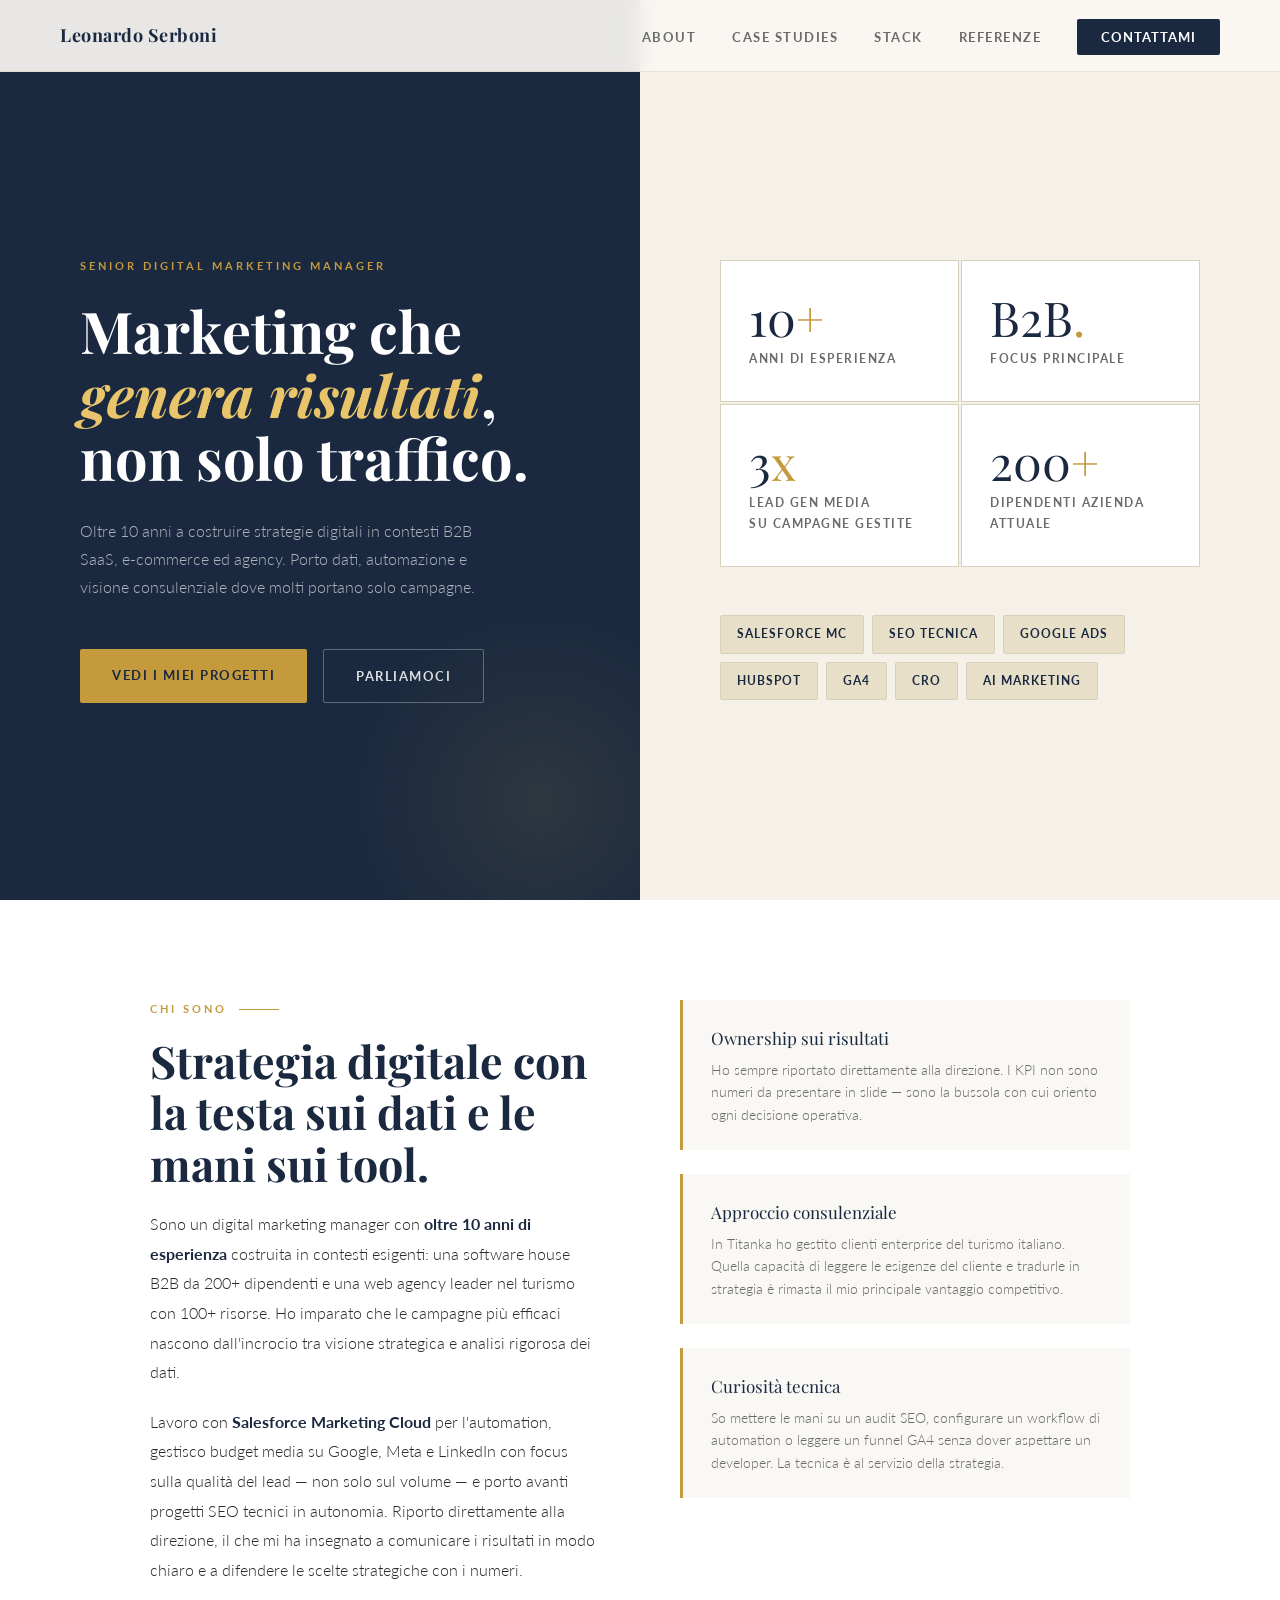
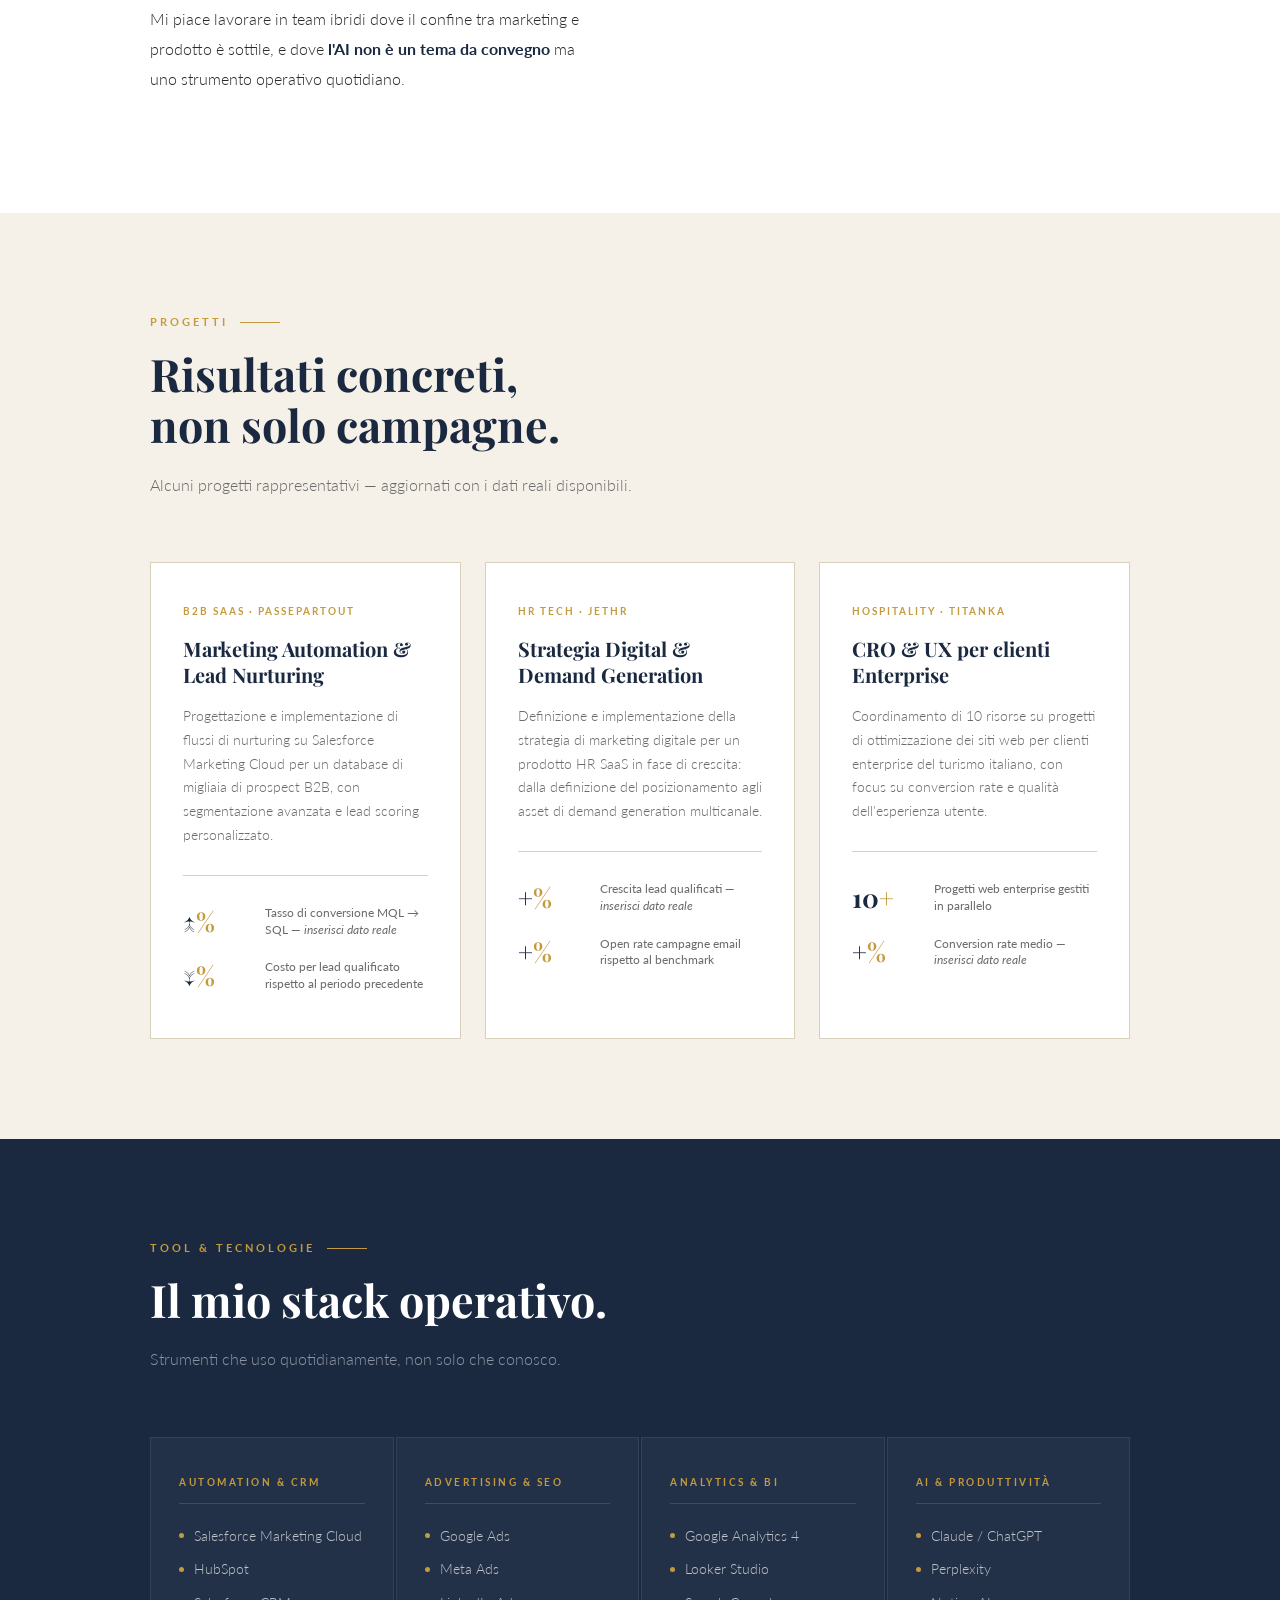
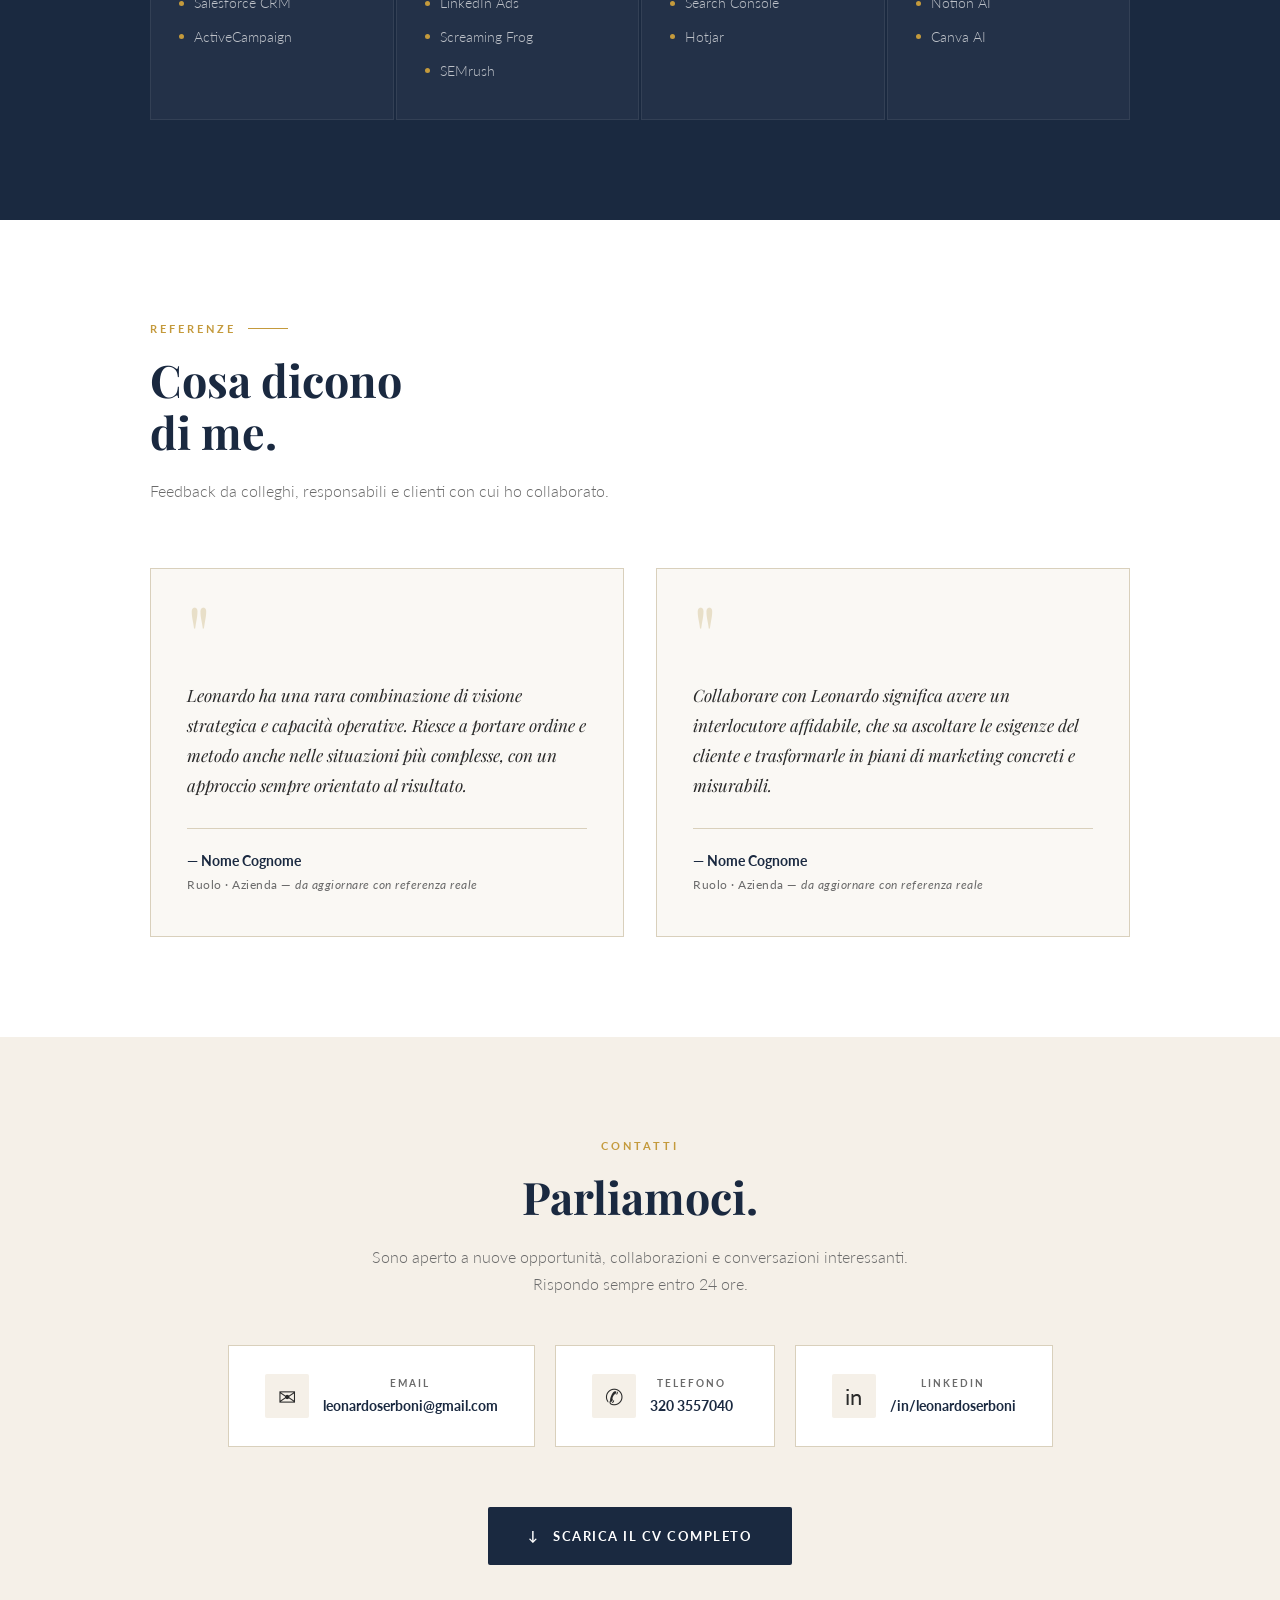
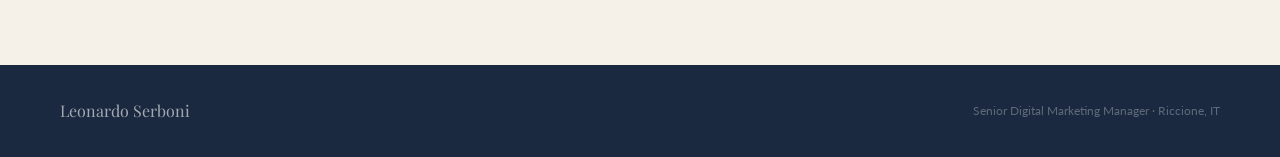
==== index.html @ 66990ed1 "Add files via upload" ====
<!DOCTYPE html>
<html lang="it">
<head>
<meta charset="UTF-8">
<meta name="viewport" content="width=device-width, initial-scale=1.0">
<title>Leonardo Serboni — Senior Digital Marketing Manager</title>
<meta name="description" content="Senior Digital Marketing Manager con 10+ anni di esperienza in B2B SaaS, lead generation, marketing automation e SEO tecnica.">
<link rel="preconnect" href="https://fonts.googleapis.com">
<link href="https://fonts.googleapis.com/css2?family=Playfair+Display:ital,wght@0,400;0,600;0,700;1,400&family=Lato:wght@300;400;700&display=swap" rel="stylesheet">

<style>
*, *::before, *::after { box-sizing: border-box; margin: 0; padding: 0; }

:root {
  --cream: #f5f0e8;
  --warm-white: #faf8f4;
  --sand: #e8dfc8;
  --navy: #1a2940;
  --navy-light: #2c3e57;
  --blue: #2563a8;
  --gold: #c49a3c;
  --gold-light: #e8c46a;
  --text: #2a2a2a;
  --text-muted: #6b6b6b;
  --border: #d9d0bc;
}

html { scroll-behavior: smooth; }

body {
  font-family: 'Lato', sans-serif;
  background: var(--warm-white);
  color: var(--text);
  line-height: 1.7;
  overflow-x: hidden;
}

/* ── NOISE TEXTURE OVERLAY ── */
body::before {
  content: '';
  position: fixed;
  inset: 0;
  background-image: url("data:image/svg+xml,%3Csvg viewBox='0 0 256 256' xmlns='http://www.w3.org/2000/svg'%3E%3Cfilter id='noise'%3E%3CfeTurbulence type='fractalNoise' baseFrequency='0.9' numOctaves='4' stitchTiles='stitch'/%3E%3C/filter%3E%3Crect width='100%25' height='100%25' filter='url(%23noise)' opacity='0.03'/%3E%3C/svg%3E");
  pointer-events: none;
  z-index: 0;
  opacity: 0.4;
}

/* ── NAV ── */
nav {
  position: fixed;
  top: 0; left: 0; right: 0;
  z-index: 100;
  padding: 20px 60px;
  display: flex;
  justify-content: space-between;
  align-items: center;
  background: rgba(250,248,244,0.92);
  backdrop-filter: blur(12px);
  border-bottom: 1px solid rgba(217,208,188,0.5);
  transition: all 0.3s ease;
}

.nav-logo {
  font-family: 'Playfair Display', serif;
  font-size: 18px;
  color: var(--navy);
  font-weight: 700;
  letter-spacing: 0.5px;
  text-decoration: none;
}

.nav-links {
  display: flex;
  gap: 36px;
  list-style: none;
}

.nav-links a {
  font-size: 13px;
  font-weight: 700;
  letter-spacing: 1.5px;
  text-transform: uppercase;
  color: var(--text-muted);
  text-decoration: none;
  transition: color 0.2s;
}

.nav-links a:hover { color: var(--navy); }

.nav-cta {
  background: var(--navy);
  color: #fff !important;
  padding: 10px 24px;
  border-radius: 2px;
  letter-spacing: 1px !important;
  transition: background 0.2s !important;
}

.nav-cta:hover { background: var(--blue) !important; color: #fff !important; }

/* ── HERO ── */
.hero {
  min-height: 100vh;
  display: grid;
  grid-template-columns: 1fr 1fr;
  position: relative;
  overflow: hidden;
}

.hero-left {
  background: var(--navy);
  padding: 140px 80px 80px;
  display: flex;
  flex-direction: column;
  justify-content: center;
  position: relative;
  overflow: hidden;
}

.hero-left::after {
  content: '';
  position: absolute;
  bottom: -100px; right: -100px;
  width: 400px; height: 400px;
  border-radius: 50%;
  background: radial-gradient(circle, rgba(196,154,60,0.12) 0%, transparent 70%);
  pointer-events: none;
}

.hero-eyebrow {
  font-size: 11px;
  font-weight: 700;
  letter-spacing: 3px;
  text-transform: uppercase;
  color: var(--gold);
  margin-bottom: 24px;
  opacity: 0;
  animation: fadeSlideUp 0.7s ease 0.2s both;
}

.hero-title {
  font-family: 'Playfair Display', serif;
  font-size: clamp(42px, 4.5vw, 64px);
  color: #fff;
  line-height: 1.1;
  margin-bottom: 28px;
  opacity: 0;
  animation: fadeSlideUp 0.7s ease 0.35s both;
}

.hero-title em {
  color: var(--gold-light);
  font-style: italic;
}

.hero-sub {
  font-size: 16px;
  font-weight: 300;
  color: rgba(255,255,255,0.65);
  line-height: 1.75;
  max-width: 420px;
  margin-bottom: 48px;
  opacity: 0;
  animation: fadeSlideUp 0.7s ease 0.5s both;
}

.hero-ctas {
  display: flex;
  gap: 16px;
  flex-wrap: wrap;
  opacity: 0;
  animation: fadeSlideUp 0.7s ease 0.65s both;
}

.btn-primary {
  background: var(--gold);
  color: var(--navy);
  padding: 15px 32px;
  font-size: 13px;
  font-weight: 700;
  letter-spacing: 1.5px;
  text-transform: uppercase;
  text-decoration: none;
  border-radius: 2px;
  transition: all 0.25s;
  display: inline-block;
}

.btn-primary:hover {
  background: var(--gold-light);
  transform: translateY(-2px);
  box-shadow: 0 8px 24px rgba(196,154,60,0.3);
}

.btn-outline {
  border: 1px solid rgba(255,255,255,0.3);
  color: rgba(255,255,255,0.85);
  padding: 15px 32px;
  font-size: 13px;
  font-weight: 700;
  letter-spacing: 1.5px;
  text-transform: uppercase;
  text-decoration: none;
  border-radius: 2px;
  transition: all 0.25s;
  display: inline-block;
}

.btn-outline:hover {
  border-color: rgba(255,255,255,0.8);
  color: #fff;
  background: rgba(255,255,255,0.07);
}

.hero-right {
  background: var(--cream);
  padding: 140px 80px 80px;
  display: flex;
  flex-direction: column;
  justify-content: center;
  position: relative;
}

.hero-stats {
  display: grid;
  grid-template-columns: 1fr 1fr;
  gap: 2px;
  margin-bottom: 48px;
  opacity: 0;
  animation: fadeSlideUp 0.7s ease 0.5s both;
}

.stat-box {
  background: #fff;
  padding: 32px 28px;
  border: 1px solid var(--border);
  transition: all 0.25s;
}

.stat-box:hover {
  border-color: var(--gold);
  transform: translateY(-3px);
  box-shadow: 0 12px 32px rgba(0,0,0,0.07);
}

.stat-number {
  font-family: 'Playfair Display', serif;
  font-size: 48px;
  color: var(--navy);
  line-height: 1;
  margin-bottom: 8px;
}

.stat-number span {
  color: var(--gold);
}

.stat-label {
  font-size: 12px;
  font-weight: 700;
  letter-spacing: 1.5px;
  text-transform: uppercase;
  color: var(--text-muted);
}

.hero-tags {
  display: flex;
  flex-wrap: wrap;
  gap: 8px;
  opacity: 0;
  animation: fadeSlideUp 0.7s ease 0.65s both;
}

.tag {
  background: var(--sand);
  color: var(--navy);
  font-size: 12px;
  font-weight: 700;
  letter-spacing: 1px;
  text-transform: uppercase;
  padding: 8px 16px;
  border-radius: 2px;
  border: 1px solid var(--border);
}

/* ── SECTION BASE ── */
section {
  position: relative;
  z-index: 1;
}

.section-inner {
  max-width: 1100px;
  margin: 0 auto;
  padding: 100px 60px;
}

.section-label {
  font-size: 11px;
  font-weight: 700;
  letter-spacing: 3px;
  text-transform: uppercase;
  color: var(--gold);
  margin-bottom: 16px;
  display: flex;
  align-items: center;
  gap: 12px;
}

.section-label::after {
  content: '';
  flex: 1;
  max-width: 40px;
  height: 1px;
  background: var(--gold);
}

.section-title {
  font-family: 'Playfair Display', serif;
  font-size: clamp(32px, 3.5vw, 48px);
  color: var(--navy);
  line-height: 1.15;
  margin-bottom: 20px;
}

.section-sub {
  font-size: 16px;
  font-weight: 300;
  color: var(--text-muted);
  max-width: 580px;
  margin-bottom: 64px;
}

/* ── ABOUT ── */
.about { background: #fff; }

.about-grid {
  display: grid;
  grid-template-columns: 1fr 1fr;
  gap: 80px;
  align-items: start;
}

.about-text p {
  font-size: 16px;
  font-weight: 300;
  color: var(--text);
  line-height: 1.85;
  margin-bottom: 20px;
}

.about-text strong { font-weight: 700; color: var(--navy); }

.about-highlights {
  display: flex;
  flex-direction: column;
  gap: 24px;
}

.highlight-item {
  padding: 24px 28px;
  border-left: 3px solid var(--gold);
  background: var(--warm-white);
  transition: all 0.25s;
}

.highlight-item:hover {
  transform: translateX(6px);
  background: var(--cream);
}

.highlight-title {
  font-family: 'Playfair Display', serif;
  font-size: 17px;
  color: var(--navy);
  margin-bottom: 6px;
}

.highlight-text {
  font-size: 14px;
  font-weight: 300;
  color: var(--text-muted);
  line-height: 1.6;
}

/* ── CASE STUDIES ── */
.cases { background: var(--cream); }

.cases-grid {
  display: grid;
  grid-template-columns: repeat(3, 1fr);
  gap: 24px;
}

.case-card {
  background: #fff;
  border: 1px solid var(--border);
  padding: 40px 32px;
  position: relative;
  overflow: hidden;
  transition: all 0.3s;
  cursor: default;
}

.case-card::before {
  content: '';
  position: absolute;
  top: 0; left: 0; right: 0;
  height: 3px;
  background: linear-gradient(90deg, var(--gold), var(--blue));
  transform: scaleX(0);
  transform-origin: left;
  transition: transform 0.4s ease;
}

.case-card:hover::before { transform: scaleX(1); }

.case-card:hover {
  transform: translateY(-6px);
  box-shadow: 0 20px 48px rgba(26,41,64,0.1);
}

.case-industry {
  font-size: 10px;
  font-weight: 700;
  letter-spacing: 2px;
  text-transform: uppercase;
  color: var(--gold);
  margin-bottom: 16px;
}

.case-title {
  font-family: 'Playfair Display', serif;
  font-size: 20px;
  color: var(--navy);
  margin-bottom: 16px;
  line-height: 1.3;
}

.case-desc {
  font-size: 14px;
  font-weight: 300;
  color: var(--text-muted);
  line-height: 1.7;
  margin-bottom: 28px;
}

.case-results {
  display: flex;
  flex-direction: column;
  gap: 10px;
  border-top: 1px solid var(--border);
  padding-top: 24px;
}

.case-result-item {
  display: flex;
  align-items: center;
  gap: 10px;
}

.result-number {
  font-family: 'Playfair Display', serif;
  font-size: 26px;
  color: var(--navy);
  font-weight: 700;
  min-width: 72px;
}

.result-number span { color: var(--gold); }

.result-label {
  font-size: 12px;
  color: var(--text-muted);
  line-height: 1.4;
}

/* ── STACK ── */
.stack { background: var(--navy); }

.stack .section-title { color: #fff; }
.stack .section-sub { color: rgba(255,255,255,0.5); }

.stack-categories {
  display: grid;
  grid-template-columns: repeat(4, 1fr);
  gap: 2px;
}

.stack-category {
  background: rgba(255,255,255,0.04);
  padding: 36px 28px;
  border: 1px solid rgba(255,255,255,0.07);
  transition: all 0.25s;
}

.stack-category:hover {
  background: rgba(255,255,255,0.08);
  border-color: rgba(196,154,60,0.4);
}

.stack-cat-label {
  font-size: 10px;
  font-weight: 700;
  letter-spacing: 2.5px;
  text-transform: uppercase;
  color: var(--gold);
  margin-bottom: 20px;
  padding-bottom: 12px;
  border-bottom: 1px solid rgba(196,154,60,0.25);
}

.stack-tools {
  display: flex;
  flex-direction: column;
  gap: 10px;
}

.stack-tool {
  display: flex;
  align-items: center;
  gap: 10px;
  font-size: 14px;
  font-weight: 300;
  color: rgba(255,255,255,0.7);
}

.stack-tool::before {
  content: '';
  width: 5px; height: 5px;
  border-radius: 50%;
  background: var(--gold);
  flex-shrink: 0;
}

/* ── TESTIMONIALS ── */
.testimonials { background: #fff; }

.testimonials-grid {
  display: grid;
  grid-template-columns: 1fr 1fr;
  gap: 32px;
}

.testimonial-card {
  padding: 40px 36px;
  background: var(--warm-white);
  border: 1px solid var(--border);
  position: relative;
  transition: all 0.25s;
}

.testimonial-card:hover {
  border-color: var(--gold);
  box-shadow: 0 12px 40px rgba(196,154,60,0.08);
}

.quote-mark {
  font-family: 'Playfair Display', serif;
  font-size: 80px;
  color: var(--sand);
  line-height: 0.6;
  margin-bottom: 24px;
  display: block;
}

.testimonial-text {
  font-family: 'Playfair Display', serif;
  font-size: 17px;
  font-style: italic;
  color: var(--text);
  line-height: 1.75;
  margin-bottom: 28px;
}

.testimonial-author {
  display: flex;
  flex-direction: column;
  gap: 2px;
  border-top: 1px solid var(--border);
  padding-top: 20px;
}

.author-name {
  font-size: 14px;
  font-weight: 700;
  color: var(--navy);
}

.author-role {
  font-size: 12px;
  color: var(--text-muted);
  letter-spacing: 0.5px;
}

/* ── CONTACT ── */
.contact {
  background: var(--cream);
  text-align: center;
}

.contact .section-label { justify-content: center; }
.contact .section-label::after { display: none; }
.contact .section-sub { margin: 0 auto 48px; }

.contact-options {
  display: flex;
  justify-content: center;
  gap: 20px;
  flex-wrap: wrap;
  margin-bottom: 60px;
}

.contact-card {
  background: #fff;
  border: 1px solid var(--border);
  padding: 28px 36px;
  text-decoration: none;
  color: var(--text);
  display: flex;
  align-items: center;
  gap: 14px;
  transition: all 0.25s;
  min-width: 220px;
}

.contact-card:hover {
  border-color: var(--navy);
  transform: translateY(-3px);
  box-shadow: 0 12px 32px rgba(26,41,64,0.1);
}

.contact-icon {
  font-size: 22px;
  width: 44px;
  height: 44px;
  background: var(--cream);
  border-radius: 2px;
  display: flex;
  align-items: center;
  justify-content: center;
  flex-shrink: 0;
}

.contact-info-label {
  font-size: 10px;
  font-weight: 700;
  letter-spacing: 2px;
  text-transform: uppercase;
  color: var(--text-muted);
  margin-bottom: 2px;
}

.contact-info-value {
  font-size: 14px;
  font-weight: 700;
  color: var(--navy);
}

.cv-download {
  display: inline-flex;
  align-items: center;
  gap: 10px;
  background: var(--navy);
  color: #fff;
  padding: 18px 40px;
  font-size: 13px;
  font-weight: 700;
  letter-spacing: 1.5px;
  text-transform: uppercase;
  text-decoration: none;
  border-radius: 2px;
  transition: all 0.25s;
}

.cv-download:hover {
  background: var(--blue);
  transform: translateY(-2px);
  box-shadow: 0 12px 32px rgba(26,41,64,0.25);
}

/* ── FOOTER ── */
footer {
  background: var(--navy);
  padding: 32px 60px;
  display: flex;
  justify-content: space-between;
  align-items: center;
}

.footer-name {
  font-family: 'Playfair Display', serif;
  font-size: 16px;
  color: rgba(255,255,255,0.6);
}

.footer-copy {
  font-size: 12px;
  color: rgba(255,255,255,0.3);
}

/* ── ANIMATIONS ── */
@keyframes fadeSlideUp {
  from { opacity: 0; transform: translateY(20px); }
  to   { opacity: 1; transform: translateY(0); }
}

.reveal {
  opacity: 0;
  transform: translateY(28px);
  transition: opacity 0.7s ease, transform 0.7s ease;
}

.reveal.visible {
  opacity: 1;
  transform: translateY(0);
}

/* ── RESPONSIVE ── */
@media (max-width: 900px) {
  nav { padding: 16px 24px; }
  .nav-links { display: none; }
  .hero { grid-template-columns: 1fr; }
  .hero-left, .hero-right { padding: 100px 32px 60px; }
  .hero-stats { grid-template-columns: 1fr 1fr; }
  .section-inner { padding: 72px 32px; }
  .about-grid { grid-template-columns: 1fr; gap: 48px; }
  .cases-grid { grid-template-columns: 1fr; }
  .stack-categories { grid-template-columns: 1fr 1fr; }
  .testimonials-grid { grid-template-columns: 1fr; }
  footer { flex-direction: column; gap: 8px; text-align: center; }
}
</style>
</head>
<body>

<!-- NAV -->
<nav>
  <a href="#" class="nav-logo">Leonardo Serboni</a>
  <ul class="nav-links">
    <li><a href="#about">About</a></li>
    <li><a href="#cases">Case Studies</a></li>
    <li><a href="#stack">Stack</a></li>
    <li><a href="#testimonials">Referenze</a></li>
    <li><a href="#contact" class="nav-cta">Contattami</a></li>
  </ul>
</nav>

<!-- HERO -->
<section class="hero">
  <div class="hero-left">
    <p class="hero-eyebrow">Senior Digital Marketing Manager</p>
    <h1 class="hero-title">
      Marketing che<br><em>genera risultati</em>,<br>non solo traffico.
    </h1>
    <p class="hero-sub">
      Oltre 10 anni a costruire strategie digitali in contesti B2B SaaS, e-commerce ed agency. 
      Porto dati, automazione e visione consulenziale dove molti portano solo campagne.
    </p>
    <div class="hero-ctas">
      <a href="#cases" class="btn-primary">Vedi i miei progetti</a>
      <a href="#contact" class="btn-outline">Parliamoci</a>
    </div>
  </div>

  <div class="hero-right">
    <div class="hero-stats">
      <div class="stat-box">
        <div class="stat-number">10<span>+</span></div>
        <div class="stat-label">Anni di esperienza</div>
      </div>
      <div class="stat-box">
        <div class="stat-number">B2B<span>.</span></div>
        <div class="stat-label">Focus principale</div>
      </div>
      <div class="stat-box">
        <div class="stat-number">3<span>x</span></div>
        <div class="stat-label">Lead gen media<br>su campagne gestite</div>
      </div>
      <div class="stat-box">
        <div class="stat-number">200<span>+</span></div>
        <div class="stat-label">Dipendenti azienda<br>attuale</div>
      </div>
    </div>
    <div class="hero-tags">
      <span class="tag">Salesforce MC</span>
      <span class="tag">SEO Tecnica</span>
      <span class="tag">Google Ads</span>
      <span class="tag">HubSpot</span>
      <span class="tag">GA4</span>
      <span class="tag">CRO</span>
      <span class="tag">AI Marketing</span>
    </div>
  </div>
</section>

<!-- ABOUT -->
<section class="about" id="about">
  <div class="section-inner">
    <div class="about-grid">
      <div class="about-text reveal">
        <div class="section-label">Chi sono</div>
        <h2 class="section-title">Strategia digitale con la testa sui dati e le mani sui tool.</h2>
        <p>Sono un digital marketing manager con <strong>oltre 10 anni di esperienza</strong> costruita in contesti esigenti: una software house B2B da 200+ dipendenti e una web agency leader nel turismo con 100+ risorse. Ho imparato che le campagne più efficaci nascono dall'incrocio tra visione strategica e analisi rigorosa dei dati.</p>
        <p>Lavoro con <strong>Salesforce Marketing Cloud</strong> per l'automation, gestisco budget media su Google, Meta e LinkedIn con focus sulla qualità del lead — non solo sul volume — e porto avanti progetti SEO tecnici in autonomia. Riporto direttamente alla direzione, il che mi ha insegnato a comunicare i risultati in modo chiaro e a difendere le scelte strategiche con i numeri.</p>
        <p>Mi piace lavorare in team ibridi dove il confine tra marketing e prodotto è sottile, e dove <strong>l'AI non è un tema da convegno</strong> ma uno strumento operativo quotidiano.</p>
      </div>
      <div class="about-highlights reveal">
        <div class="highlight-item">
          <div class="highlight-title">Ownership sui risultati</div>
          <div class="highlight-text">Ho sempre riportato direttamente alla direzione. I KPI non sono numeri da presentare in slide — sono la bussola con cui oriento ogni decisione operativa.</div>
        </div>
        <div class="highlight-item">
          <div class="highlight-title">Approccio consulenziale</div>
          <div class="highlight-text">In Titanka ho gestito clienti enterprise del turismo italiano. Quella capacità di leggere le esigenze del cliente e tradurle in strategia è rimasta il mio principale vantaggio competitivo.</div>
        </div>
        <div class="highlight-item">
          <div class="highlight-title">Curiosità tecnica</div>
          <div class="highlight-text">So mettere le mani su un audit SEO, configurare un workflow di automation o leggere un funnel GA4 senza dover aspettare un developer. La tecnica è al servizio della strategia.</div>
        </div>
      </div>
    </div>
  </div>
</section>

<!-- CASE STUDIES -->
<section class="cases" id="cases">
  <div class="section-inner">
    <div class="section-label reveal">Progetti</div>
    <h2 class="section-title reveal">Risultati concreti,<br>non solo campagne.</h2>
    <p class="section-sub reveal">Alcuni progetti rappresentativi — aggiornati con i dati reali disponibili.</p>

    <div class="cases-grid">

      <div class="case-card reveal">
        <div class="case-industry">B2B SaaS · Passepartout</div>
        <h3 class="case-title">Marketing Automation & Lead Nurturing</h3>
        <p class="case-desc">Progettazione e implementazione di flussi di nurturing su Salesforce Marketing Cloud per un database di migliaia di prospect B2B, con segmentazione avanzata e lead scoring personalizzato.</p>
        <div class="case-results">
          <div class="case-result-item">
            <span class="result-number">↑<span>%</span></span>
            <span class="result-label">Tasso di conversione MQL → SQL — <em>inserisci dato reale</em></span>
          </div>
          <div class="case-result-item">
            <span class="result-number">↓<span>%</span></span>
            <span class="result-label">Costo per lead qualificato rispetto al periodo precedente</span>
          </div>
        </div>
      </div>

      <div class="case-card reveal">
        <div class="case-industry">HR Tech · JetHR</div>
        <h3 class="case-title">Strategia Digital & Demand Generation</h3>
        <p class="case-desc">Definizione e implementazione della strategia di marketing digitale per un prodotto HR SaaS in fase di crescita: dalla definizione del posizionamento agli asset di demand generation multicanale.</p>
        <div class="case-results">
          <div class="case-result-item">
            <span class="result-number">+<span>%</span></span>
            <span class="result-label">Crescita lead qualificati — <em>inserisci dato reale</em></span>
          </div>
          <div class="case-result-item">
            <span class="result-number">+<span>%</span></span>
            <span class="result-label">Open rate campagne email rispetto al benchmark</span>
          </div>
        </div>
      </div>

      <div class="case-card reveal">
        <div class="case-industry">Hospitality · Titanka</div>
        <h3 class="case-title">CRO & UX per clienti Enterprise</h3>
        <p class="case-desc">Coordinamento di 10 risorse su progetti di ottimizzazione dei siti web per clienti enterprise del turismo italiano, con focus su conversion rate e qualità dell'esperienza utente.</p>
        <div class="case-results">
          <div class="case-result-item">
            <span class="result-number">10<span>+</span></span>
            <span class="result-label">Progetti web enterprise gestiti in parallelo</span>
          </div>
          <div class="case-result-item">
            <span class="result-number">+<span>%</span></span>
            <span class="result-label">Conversion rate medio — <em>inserisci dato reale</em></span>
          </div>
        </div>
      </div>

    </div>
  </div>
</section>

<!-- STACK -->
<section class="stack" id="stack">
  <div class="section-inner">
    <div class="section-label reveal">Tool & Tecnologie</div>
    <h2 class="section-title reveal">Il mio stack operativo.</h2>
    <p class="section-sub reveal">Strumenti che uso quotidianamente, non solo che conosco.</p>

    <div class="stack-categories">
      <div class="stack-category reveal">
        <div class="stack-cat-label">Automation & CRM</div>
        <div class="stack-tools">
          <span class="stack-tool">Salesforce Marketing Cloud</span>
          <span class="stack-tool">HubSpot</span>
          <span class="stack-tool">Salesforce CRM</span>
          <span class="stack-tool">ActiveCampaign</span>
        </div>
      </div>
      <div class="stack-category reveal">
        <div class="stack-cat-label">Advertising & SEO</div>
        <div class="stack-tools">
          <span class="stack-tool">Google Ads</span>
          <span class="stack-tool">Meta Ads</span>
          <span class="stack-tool">LinkedIn Ads</span>
          <span class="stack-tool">Screaming Frog</span>
          <span class="stack-tool">SEMrush</span>
        </div>
      </div>
      <div class="stack-category reveal">
        <div class="stack-cat-label">Analytics & BI</div>
        <div class="stack-tools">
          <span class="stack-tool">Google Analytics 4</span>
          <span class="stack-tool">Looker Studio</span>
          <span class="stack-tool">Search Console</span>
          <span class="stack-tool">Hotjar</span>
        </div>
      </div>
      <div class="stack-category reveal">
        <div class="stack-cat-label">AI & Produttività</div>
        <div class="stack-tools">
          <span class="stack-tool">Claude / ChatGPT</span>
          <span class="stack-tool">Perplexity</span>
          <span class="stack-tool">Notion AI</span>
          <span class="stack-tool">Canva AI</span>
        </div>
      </div>
    </div>
  </div>
</section>

<!-- TESTIMONIALS -->
<section class="testimonials" id="testimonials">
  <div class="section-inner">
    <div class="section-label reveal">Referenze</div>
    <h2 class="section-title reveal">Cosa dicono<br>di me.</h2>
    <p class="section-sub reveal">Feedback da colleghi, responsabili e clienti con cui ho collaborato.</p>

    <div class="testimonials-grid">
      <div class="testimonial-card reveal">
        <span class="quote-mark">"</span>
        <p class="testimonial-text">Leonardo ha una rara combinazione di visione strategica e capacità operative. Riesce a portare ordine e metodo anche nelle situazioni più complesse, con un approccio sempre orientato al risultato.</p>
        <div class="testimonial-author">
          <span class="author-name">— Nome Cognome</span>
          <span class="author-role">Ruolo · Azienda — <em>da aggiornare con referenza reale</em></span>
        </div>
      </div>
      <div class="testimonial-card reveal">
        <span class="quote-mark">"</span>
        <p class="testimonial-text">Collaborare con Leonardo significa avere un interlocutore affidabile, che sa ascoltare le esigenze del cliente e trasformarle in piani di marketing concreti e misurabili.</p>
        <div class="testimonial-author">
          <span class="author-name">— Nome Cognome</span>
          <span class="author-role">Ruolo · Azienda — <em>da aggiornare con referenza reale</em></span>
        </div>
      </div>
    </div>
  </div>
</section>

<!-- CONTACT -->
<section class="contact" id="contact">
  <div class="section-inner">
    <div class="section-label reveal">Contatti</div>
    <h2 class="section-title reveal">Parliamoci.</h2>
    <p class="section-sub reveal">Sono aperto a nuove opportunità, collaborazioni e conversazioni interessanti. Rispondo sempre entro 24 ore.</p>

    <div class="contact-options reveal">
      <a href="mailto:leonardoserboni@gmail.com" class="contact-card">
        <div class="contact-icon">✉</div>
        <div>
          <div class="contact-info-label">Email</div>
          <div class="contact-info-value">leonardoserboni@gmail.com</div>
        </div>
      </a>
      <a href="tel:+393203557040" class="contact-card">
        <div class="contact-icon">✆</div>
        <div>
          <div class="contact-info-label">Telefono</div>
          <div class="contact-info-value">320 3557040</div>
        </div>
      </a>
      <a href="https://linkedin.com/in/leonardoserboni" target="_blank" class="contact-card">
        <div class="contact-icon">in</div>
        <div>
          <div class="contact-info-label">LinkedIn</div>
          <div class="contact-info-value">/in/leonardoserboni</div>
        </div>
      </a>
    </div>

    <a href="cv_leonardo_serboni.pdf" class="cv-download reveal" download>
      ↓ &nbsp; Scarica il CV completo
    </a>
  </div>
</section>

<!-- FOOTER -->
<footer>
  <span class="footer-name">Leonardo Serboni</span>
  <span class="footer-copy">Senior Digital Marketing Manager · Riccione, IT</span>
</footer>

<script>
// Scroll reveal
const reveals = document.querySelectorAll('.reveal');
const observer = new IntersectionObserver((entries) => {
  entries.forEach((entry, i) => {
    if (entry.isIntersecting) {
      setTimeout(() => entry.target.classList.add('visible'), i * 80);
      observer.unobserve(entry.target);
    }
  });
}, { threshold: 0.1, rootMargin: '0px 0px -40px 0px' });

reveals.forEach(el => observer.observe(el));

// Nav shadow on scroll
window.addEventListener('scroll', () => {
  document.querySelector('nav').style.boxShadow =
    window.scrollY > 20 ? '0 4px 24px rgba(26,41,64,0.1)' : 'none';
});
</script>
</body>
</html>
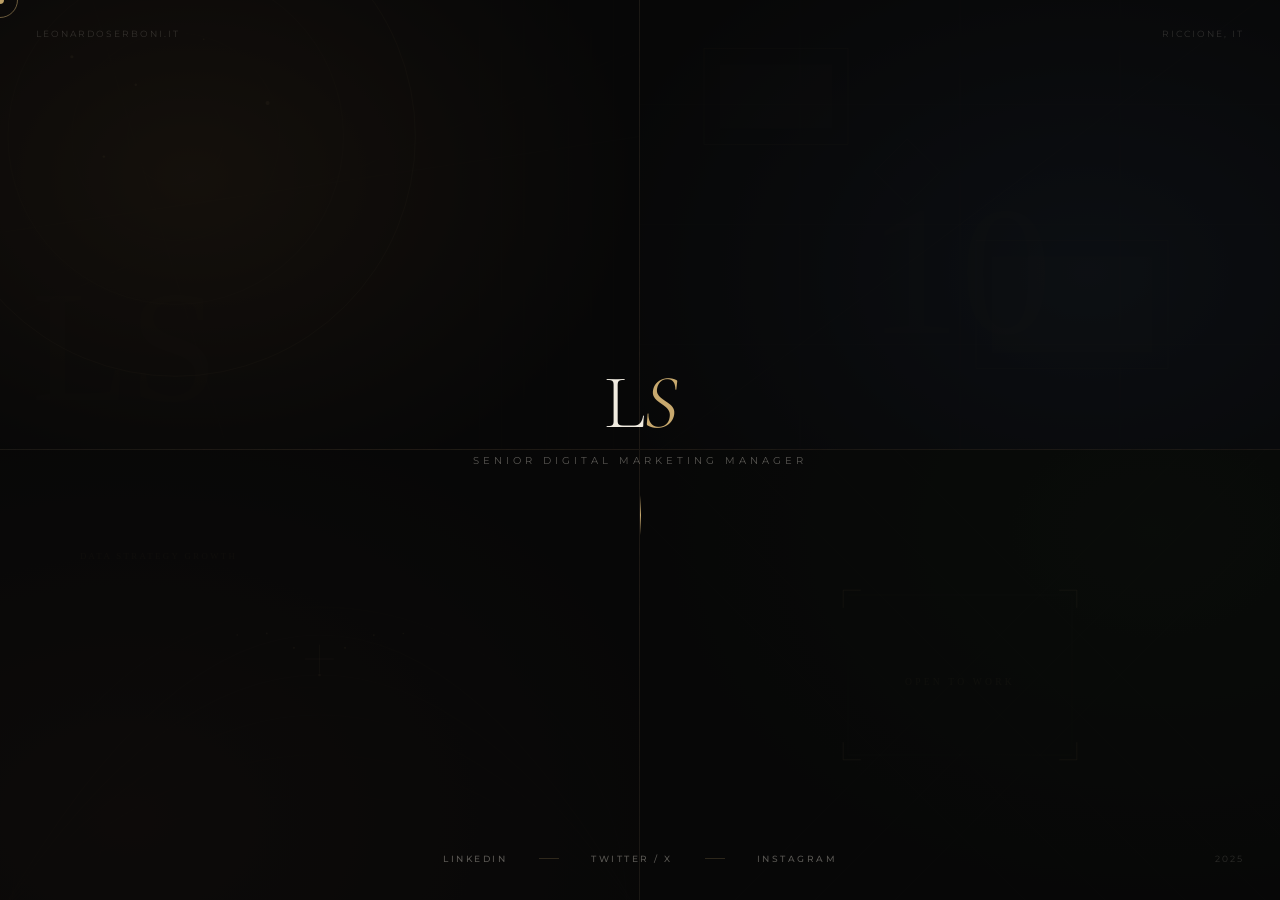
==== commit b73b47ca: "Rename new_index.html to index.html" ====
--- a/index.html
+++ b/index.html
@@ -3,1027 +3,285 @@
 <head>
 <meta charset="UTF-8">
 <meta name="viewport" content="width=device-width, initial-scale=1.0">
-<title>Leonardo Serboni — Senior Digital Marketing Manager</title>
-<meta name="description" content="Senior Digital Marketing Manager con 10+ anni di esperienza in B2B SaaS, lead generation, marketing automation e SEO tecnica.">
-<link rel="preconnect" href="https://fonts.googleapis.com">
-<link href="https://fonts.googleapis.com/css2?family=Playfair+Display:ital,wght@0,400;0,600;0,700;1,400&family=Lato:wght@300;400;700&display=swap" rel="stylesheet">
-
+<title>Leonardo Serboni</title>
+<link href="https://fonts.googleapis.com/css2?family=Cormorant+Garamond:ital,wght@0,300;0,400;1,300;1,400&family=Montserrat:wght@300;400;500&display=swap" rel="stylesheet">
 <style>
-*, *::before, *::after { box-sizing: border-box; margin: 0; padding: 0; }
-
-:root {
-  --cream: #f5f0e8;
-  --warm-white: #faf8f4;
-  --sand: #e8dfc8;
-  --navy: #1a2940;
-  --navy-light: #2c3e57;
-  --blue: #2563a8;
-  --gold: #c49a3c;
-  --gold-light: #e8c46a;
-  --text: #2a2a2a;
-  --text-muted: #6b6b6b;
-  --border: #d9d0bc;
-}
-
-html { scroll-behavior: smooth; }
-
-body {
-  font-family: 'Lato', sans-serif;
-  background: var(--warm-white);
-  color: var(--text);
-  line-height: 1.7;
-  overflow-x: hidden;
-}
-
-/* ── NOISE TEXTURE OVERLAY ── */
-body::before {
-  content: '';
-  position: fixed;
-  inset: 0;
-  background-image: url("data:image/svg+xml,%3Csvg viewBox='0 0 256 256' xmlns='http://www.w3.org/2000/svg'%3E%3Cfilter id='noise'%3E%3CfeTurbulence type='fractalNoise' baseFrequency='0.9' numOctaves='4' stitchTiles='stitch'/%3E%3C/filter%3E%3Crect width='100%25' height='100%25' filter='url(%23noise)' opacity='0.03'/%3E%3C/svg%3E");
-  pointer-events: none;
-  z-index: 0;
-  opacity: 0.4;
-}
-
-/* ── NAV ── */
-nav {
-  position: fixed;
-  top: 0; left: 0; right: 0;
-  z-index: 100;
-  padding: 20px 60px;
-  display: flex;
-  justify-content: space-between;
-  align-items: center;
-  background: rgba(250,248,244,0.92);
-  backdrop-filter: blur(12px);
-  border-bottom: 1px solid rgba(217,208,188,0.5);
-  transition: all 0.3s ease;
-}
-
-.nav-logo {
-  font-family: 'Playfair Display', serif;
-  font-size: 18px;
-  color: var(--navy);
-  font-weight: 700;
-  letter-spacing: 0.5px;
-  text-decoration: none;
-}
-
-.nav-links {
-  display: flex;
-  gap: 36px;
-  list-style: none;
-}
-
-.nav-links a {
-  font-size: 13px;
-  font-weight: 700;
-  letter-spacing: 1.5px;
-  text-transform: uppercase;
-  color: var(--text-muted);
-  text-decoration: none;
-  transition: color 0.2s;
-}
-
-.nav-links a:hover { color: var(--navy); }
-
-.nav-cta {
-  background: var(--navy);
-  color: #fff !important;
-  padding: 10px 24px;
-  border-radius: 2px;
-  letter-spacing: 1px !important;
-  transition: background 0.2s !important;
-}
-
-.nav-cta:hover { background: var(--blue) !important; color: #fff !important; }
-
-/* ── HERO ── */
-.hero {
-  min-height: 100vh;
-  display: grid;
-  grid-template-columns: 1fr 1fr;
-  position: relative;
-  overflow: hidden;
-}
-
-.hero-left {
-  background: var(--navy);
-  padding: 140px 80px 80px;
-  display: flex;
-  flex-direction: column;
-  justify-content: center;
-  position: relative;
-  overflow: hidden;
-}
-
-.hero-left::after {
-  content: '';
-  position: absolute;
-  bottom: -100px; right: -100px;
-  width: 400px; height: 400px;
-  border-radius: 50%;
-  background: radial-gradient(circle, rgba(196,154,60,0.12) 0%, transparent 70%);
-  pointer-events: none;
-}
-
-.hero-eyebrow {
-  font-size: 11px;
-  font-weight: 700;
-  letter-spacing: 3px;
-  text-transform: uppercase;
-  color: var(--gold);
-  margin-bottom: 24px;
-  opacity: 0;
-  animation: fadeSlideUp 0.7s ease 0.2s both;
-}
-
-.hero-title {
-  font-family: 'Playfair Display', serif;
-  font-size: clamp(42px, 4.5vw, 64px);
-  color: #fff;
-  line-height: 1.1;
-  margin-bottom: 28px;
-  opacity: 0;
-  animation: fadeSlideUp 0.7s ease 0.35s both;
-}
-
-.hero-title em {
-  color: var(--gold-light);
-  font-style: italic;
-}
-
-.hero-sub {
-  font-size: 16px;
-  font-weight: 300;
-  color: rgba(255,255,255,0.65);
-  line-height: 1.75;
-  max-width: 420px;
-  margin-bottom: 48px;
-  opacity: 0;
-  animation: fadeSlideUp 0.7s ease 0.5s both;
-}
-
-.hero-ctas {
-  display: flex;
-  gap: 16px;
-  flex-wrap: wrap;
-  opacity: 0;
-  animation: fadeSlideUp 0.7s ease 0.65s both;
-}
-
-.btn-primary {
-  background: var(--gold);
-  color: var(--navy);
-  padding: 15px 32px;
-  font-size: 13px;
-  font-weight: 700;
-  letter-spacing: 1.5px;
-  text-transform: uppercase;
-  text-decoration: none;
-  border-radius: 2px;
-  transition: all 0.25s;
-  display: inline-block;
-}
-
-.btn-primary:hover {
-  background: var(--gold-light);
-  transform: translateY(-2px);
-  box-shadow: 0 8px 24px rgba(196,154,60,0.3);
-}
-
-.btn-outline {
-  border: 1px solid rgba(255,255,255,0.3);
-  color: rgba(255,255,255,0.85);
-  padding: 15px 32px;
-  font-size: 13px;
-  font-weight: 700;
-  letter-spacing: 1.5px;
-  text-transform: uppercase;
-  text-decoration: none;
-  border-radius: 2px;
-  transition: all 0.25s;
-  display: inline-block;
-}
-
-.btn-outline:hover {
-  border-color: rgba(255,255,255,0.8);
-  color: #fff;
-  background: rgba(255,255,255,0.07);
-}
-
-.hero-right {
-  background: var(--cream);
-  padding: 140px 80px 80px;
-  display: flex;
-  flex-direction: column;
-  justify-content: center;
-  position: relative;
-}
-
-.hero-stats {
-  display: grid;
-  grid-template-columns: 1fr 1fr;
-  gap: 2px;
-  margin-bottom: 48px;
-  opacity: 0;
-  animation: fadeSlideUp 0.7s ease 0.5s both;
-}
-
-.stat-box {
-  background: #fff;
-  padding: 32px 28px;
-  border: 1px solid var(--border);
-  transition: all 0.25s;
-}
-
-.stat-box:hover {
-  border-color: var(--gold);
-  transform: translateY(-3px);
-  box-shadow: 0 12px 32px rgba(0,0,0,0.07);
-}
-
-.stat-number {
-  font-family: 'Playfair Display', serif;
-  font-size: 48px;
-  color: var(--navy);
-  line-height: 1;
-  margin-bottom: 8px;
-}
-
-.stat-number span {
-  color: var(--gold);
-}
-
-.stat-label {
-  font-size: 12px;
-  font-weight: 700;
-  letter-spacing: 1.5px;
-  text-transform: uppercase;
-  color: var(--text-muted);
-}
-
-.hero-tags {
-  display: flex;
-  flex-wrap: wrap;
-  gap: 8px;
-  opacity: 0;
-  animation: fadeSlideUp 0.7s ease 0.65s both;
-}
-
-.tag {
-  background: var(--sand);
-  color: var(--navy);
-  font-size: 12px;
-  font-weight: 700;
-  letter-spacing: 1px;
-  text-transform: uppercase;
-  padding: 8px 16px;
-  border-radius: 2px;
-  border: 1px solid var(--border);
-}
-
-/* ── SECTION BASE ── */
-section {
-  position: relative;
-  z-index: 1;
-}
-
-.section-inner {
-  max-width: 1100px;
-  margin: 0 auto;
-  padding: 100px 60px;
-}
-
-.section-label {
-  font-size: 11px;
-  font-weight: 700;
-  letter-spacing: 3px;
-  text-transform: uppercase;
-  color: var(--gold);
-  margin-bottom: 16px;
-  display: flex;
-  align-items: center;
-  gap: 12px;
-}
-
-.section-label::after {
-  content: '';
-  flex: 1;
-  max-width: 40px;
-  height: 1px;
-  background: var(--gold);
-}
-
-.section-title {
-  font-family: 'Playfair Display', serif;
-  font-size: clamp(32px, 3.5vw, 48px);
-  color: var(--navy);
-  line-height: 1.15;
-  margin-bottom: 20px;
-}
-
-.section-sub {
-  font-size: 16px;
-  font-weight: 300;
-  color: var(--text-muted);
-  max-width: 580px;
-  margin-bottom: 64px;
-}
-
-/* ── ABOUT ── */
-.about { background: #fff; }
-
-.about-grid {
-  display: grid;
-  grid-template-columns: 1fr 1fr;
-  gap: 80px;
-  align-items: start;
-}
-
-.about-text p {
-  font-size: 16px;
-  font-weight: 300;
-  color: var(--text);
-  line-height: 1.85;
-  margin-bottom: 20px;
-}
-
-.about-text strong { font-weight: 700; color: var(--navy); }
-
-.about-highlights {
-  display: flex;
-  flex-direction: column;
-  gap: 24px;
-}
-
-.highlight-item {
-  padding: 24px 28px;
-  border-left: 3px solid var(--gold);
-  background: var(--warm-white);
-  transition: all 0.25s;
-}
-
-.highlight-item:hover {
-  transform: translateX(6px);
-  background: var(--cream);
-}
-
-.highlight-title {
-  font-family: 'Playfair Display', serif;
-  font-size: 17px;
-  color: var(--navy);
-  margin-bottom: 6px;
-}
-
-.highlight-text {
-  font-size: 14px;
-  font-weight: 300;
-  color: var(--text-muted);
-  line-height: 1.6;
-}
-
-/* ── CASE STUDIES ── */
-.cases { background: var(--cream); }
-
-.cases-grid {
-  display: grid;
-  grid-template-columns: repeat(3, 1fr);
-  gap: 24px;
-}
-
-.case-card {
-  background: #fff;
-  border: 1px solid var(--border);
-  padding: 40px 32px;
-  position: relative;
-  overflow: hidden;
-  transition: all 0.3s;
-  cursor: default;
-}
-
-.case-card::before {
-  content: '';
-  position: absolute;
-  top: 0; left: 0; right: 0;
-  height: 3px;
-  background: linear-gradient(90deg, var(--gold), var(--blue));
-  transform: scaleX(0);
-  transform-origin: left;
-  transition: transform 0.4s ease;
-}
-
-.case-card:hover::before { transform: scaleX(1); }
-
-.case-card:hover {
-  transform: translateY(-6px);
-  box-shadow: 0 20px 48px rgba(26,41,64,0.1);
-}
-
-.case-industry {
-  font-size: 10px;
-  font-weight: 700;
-  letter-spacing: 2px;
-  text-transform: uppercase;
-  color: var(--gold);
-  margin-bottom: 16px;
-}
-
-.case-title {
-  font-family: 'Playfair Display', serif;
-  font-size: 20px;
-  color: var(--navy);
-  margin-bottom: 16px;
-  line-height: 1.3;
-}
-
-.case-desc {
-  font-size: 14px;
-  font-weight: 300;
-  color: var(--text-muted);
-  line-height: 1.7;
-  margin-bottom: 28px;
-}
-
-.case-results {
-  display: flex;
-  flex-direction: column;
-  gap: 10px;
-  border-top: 1px solid var(--border);
-  padding-top: 24px;
-}
-
-.case-result-item {
-  display: flex;
-  align-items: center;
-  gap: 10px;
-}
-
-.result-number {
-  font-family: 'Playfair Display', serif;
-  font-size: 26px;
-  color: var(--navy);
-  font-weight: 700;
-  min-width: 72px;
-}
-
-.result-number span { color: var(--gold); }
-
-.result-label {
-  font-size: 12px;
-  color: var(--text-muted);
-  line-height: 1.4;
-}
-
-/* ── STACK ── */
-.stack { background: var(--navy); }
-
-.stack .section-title { color: #fff; }
-.stack .section-sub { color: rgba(255,255,255,0.5); }
-
-.stack-categories {
-  display: grid;
-  grid-template-columns: repeat(4, 1fr);
-  gap: 2px;
-}
-
-.stack-category {
-  background: rgba(255,255,255,0.04);
-  padding: 36px 28px;
-  border: 1px solid rgba(255,255,255,0.07);
-  transition: all 0.25s;
-}
-
-.stack-category:hover {
-  background: rgba(255,255,255,0.08);
-  border-color: rgba(196,154,60,0.4);
-}
-
-.stack-cat-label {
-  font-size: 10px;
-  font-weight: 700;
-  letter-spacing: 2.5px;
-  text-transform: uppercase;
-  color: var(--gold);
-  margin-bottom: 20px;
-  padding-bottom: 12px;
-  border-bottom: 1px solid rgba(196,154,60,0.25);
-}
-
-.stack-tools {
-  display: flex;
-  flex-direction: column;
-  gap: 10px;
-}
-
-.stack-tool {
-  display: flex;
-  align-items: center;
-  gap: 10px;
-  font-size: 14px;
-  font-weight: 300;
-  color: rgba(255,255,255,0.7);
-}
-
-.stack-tool::before {
-  content: '';
-  width: 5px; height: 5px;
-  border-radius: 50%;
-  background: var(--gold);
-  flex-shrink: 0;
-}
-
-/* ── TESTIMONIALS ── */
-.testimonials { background: #fff; }
-
-.testimonials-grid {
-  display: grid;
-  grid-template-columns: 1fr 1fr;
-  gap: 32px;
-}
-
-.testimonial-card {
-  padding: 40px 36px;
-  background: var(--warm-white);
-  border: 1px solid var(--border);
-  position: relative;
-  transition: all 0.25s;
-}
-
-.testimonial-card:hover {
-  border-color: var(--gold);
-  box-shadow: 0 12px 40px rgba(196,154,60,0.08);
-}
-
-.quote-mark {
-  font-family: 'Playfair Display', serif;
-  font-size: 80px;
-  color: var(--sand);
-  line-height: 0.6;
-  margin-bottom: 24px;
-  display: block;
-}
-
-.testimonial-text {
-  font-family: 'Playfair Display', serif;
-  font-size: 17px;
-  font-style: italic;
-  color: var(--text);
-  line-height: 1.75;
-  margin-bottom: 28px;
-}
-
-.testimonial-author {
-  display: flex;
-  flex-direction: column;
-  gap: 2px;
-  border-top: 1px solid var(--border);
-  padding-top: 20px;
-}
-
-.author-name {
-  font-size: 14px;
-  font-weight: 700;
-  color: var(--navy);
-}
-
-.author-role {
-  font-size: 12px;
-  color: var(--text-muted);
-  letter-spacing: 0.5px;
-}
-
-/* ── CONTACT ── */
-.contact {
-  background: var(--cream);
-  text-align: center;
-}
-
-.contact .section-label { justify-content: center; }
-.contact .section-label::after { display: none; }
-.contact .section-sub { margin: 0 auto 48px; }
-
-.contact-options {
-  display: flex;
-  justify-content: center;
-  gap: 20px;
-  flex-wrap: wrap;
-  margin-bottom: 60px;
-}
-
-.contact-card {
-  background: #fff;
-  border: 1px solid var(--border);
-  padding: 28px 36px;
-  text-decoration: none;
-  color: var(--text);
-  display: flex;
-  align-items: center;
-  gap: 14px;
-  transition: all 0.25s;
-  min-width: 220px;
-}
-
-.contact-card:hover {
-  border-color: var(--navy);
-  transform: translateY(-3px);
-  box-shadow: 0 12px 32px rgba(26,41,64,0.1);
-}
-
-.contact-icon {
-  font-size: 22px;
-  width: 44px;
-  height: 44px;
-  background: var(--cream);
-  border-radius: 2px;
-  display: flex;
-  align-items: center;
-  justify-content: center;
-  flex-shrink: 0;
-}
-
-.contact-info-label {
-  font-size: 10px;
-  font-weight: 700;
-  letter-spacing: 2px;
-  text-transform: uppercase;
-  color: var(--text-muted);
-  margin-bottom: 2px;
-}
-
-.contact-info-value {
-  font-size: 14px;
-  font-weight: 700;
-  color: var(--navy);
-}
-
-.cv-download {
-  display: inline-flex;
-  align-items: center;
-  gap: 10px;
-  background: var(--navy);
-  color: #fff;
-  padding: 18px 40px;
-  font-size: 13px;
-  font-weight: 700;
-  letter-spacing: 1.5px;
-  text-transform: uppercase;
-  text-decoration: none;
-  border-radius: 2px;
-  transition: all 0.25s;
-}
-
-.cv-download:hover {
-  background: var(--blue);
-  transform: translateY(-2px);
-  box-shadow: 0 12px 32px rgba(26,41,64,0.25);
-}
-
-/* ── FOOTER ── */
-footer {
-  background: var(--navy);
-  padding: 32px 60px;
-  display: flex;
-  justify-content: space-between;
-  align-items: center;
-}
-
-.footer-name {
-  font-family: 'Playfair Display', serif;
-  font-size: 16px;
-  color: rgba(255,255,255,0.6);
-}
-
-.footer-copy {
-  font-size: 12px;
-  color: rgba(255,255,255,0.3);
-}
-
-/* ── ANIMATIONS ── */
-@keyframes fadeSlideUp {
-  from { opacity: 0; transform: translateY(20px); }
-  to   { opacity: 1; transform: translateY(0); }
-}
-
-.reveal {
-  opacity: 0;
-  transform: translateY(28px);
-  transition: opacity 0.7s ease, transform 0.7s ease;
-}
-
-.reveal.visible {
-  opacity: 1;
-  transform: translateY(0);
-}
-
-/* ── RESPONSIVE ── */
-@media (max-width: 900px) {
-  nav { padding: 16px 24px; }
-  .nav-links { display: none; }
-  .hero { grid-template-columns: 1fr; }
-  .hero-left, .hero-right { padding: 100px 32px 60px; }
-  .hero-stats { grid-template-columns: 1fr 1fr; }
-  .section-inner { padding: 72px 32px; }
-  .about-grid { grid-template-columns: 1fr; gap: 48px; }
-  .cases-grid { grid-template-columns: 1fr; }
-  .stack-categories { grid-template-columns: 1fr 1fr; }
-  .testimonials-grid { grid-template-columns: 1fr; }
-  footer { flex-direction: column; gap: 8px; text-align: center; }
+*,*::before,*::after{box-sizing:border-box;margin:0;padding:0}
+:root{--bg:#080808;--fg:#f0ebe0;--muted:rgba(240,235,224,0.35);--gold:#c8a96e}
+html,body{width:100%;height:100%;overflow:hidden;background:var(--bg);color:var(--fg);font-family:'Montserrat',sans-serif;cursor:none}
+.cursor{position:fixed;width:8px;height:8px;background:var(--gold);border-radius:50%;pointer-events:none;z-index:9999;transform:translate(-50%,-50%);mix-blend-mode:difference}
+.cursor-ring{position:fixed;width:36px;height:36px;border:1px solid rgba(200,169,110,0.5);border-radius:50%;pointer-events:none;z-index:9998;transform:translate(-50%,-50%);transition:width .3s,height .3s,border-color .3s}
+.cursor-ring.hovered{width:60px;height:60px;border-color:rgba(200,169,110,0.9)}
+#bgCanvas{position:fixed;inset:0;z-index:0;opacity:.55}
+.grain{position:fixed;inset:-200%;width:400%;height:400%;background-image:url("data:image/svg+xml,%3Csvg viewBox='0 0 512 512' xmlns='http://www.w3.org/2000/svg'%3E%3Cfilter id='n'%3E%3CfeTurbulence type='fractalNoise' baseFrequency='0.75' numOctaves='4' stitchTiles='stitch'/%3E%3C/filter%3E%3Crect width='100%25' height='100%25' filter='url(%23n)'/%3E%3C/svg%3E");opacity:.032;pointer-events:none;z-index:1;animation:gs .5s steps(1) infinite}
+@keyframes gs{0%{transform:translate(0,0)}25%{transform:translate(-2%,-1%)}50%{transform:translate(1%,2%)}75%{transform:translate(-1%,1%)}100%{transform:translate(2%,-2%)}}
+.stage{position:fixed;inset:0;z-index:2;display:grid;grid-template-columns:1fr 1fr;grid-template-rows:1fr 1fr;animation:fi 2s ease both}
+.panel{position:relative;overflow:hidden;cursor:none}
+.panel svg{width:100%;height:100%;transition:transform .9s cubic-bezier(.16,1,.3,1)}
+.panel:hover svg{transform:scale(1.06)}
+.panel-overlay{position:absolute;inset:0;background:rgba(8,8,8,.74);transition:background .65s;z-index:1}
+.panel:hover .panel-overlay{background:rgba(8,8,8,.15)}
+.panel-content{position:absolute;inset:0;z-index:2;display:flex;flex-direction:column;justify-content:flex-end;padding:40px;opacity:0;transform:translateY(16px);transition:opacity .55s ease .06s,transform .55s ease .06s}
+.panel:hover .panel-content{opacity:1;transform:translateY(0)}
+.panel-tag{font-size:9px;font-weight:500;letter-spacing:3px;text-transform:uppercase;color:var(--gold);margin-bottom:10px}
+.panel-heading{font-family:'Cormorant Garamond',serif;font-size:clamp(22px,2.5vw,36px);font-weight:300;color:var(--fg);line-height:1.2;margin-bottom:14px}
+.panel-text{font-size:12px;font-weight:300;color:rgba(240,235,224,.7);line-height:1.75;max-width:300px}
+.panel-link{display:inline-flex;align-items:center;gap:8px;margin-top:20px;font-size:10px;font-weight:500;letter-spacing:2.5px;text-transform:uppercase;color:var(--gold);text-decoration:none;transition:gap .25s}
+.panel-link:hover{gap:16px}
+.panel-link::after{content:'&#x2192;';font-size:13px}
+.panel:nth-child(1){border-right:1px solid rgba(200,169,110,.08);border-bottom:1px solid rgba(200,169,110,.08)}
+.panel:nth-child(2){border-bottom:1px solid rgba(200,169,110,.08)}
+.panel:nth-child(3){border-right:1px solid rgba(200,169,110,.08)}
+/* center identity */
+.ci{position:fixed;top:50%;left:50%;transform:translate(-50%,-50%);z-index:10;text-align:center;pointer-events:none;transition:opacity .45s,transform .45s;animation:fi 1.8s ease .4s both}
+.ci.hidden{opacity:0;transform:translate(-50%,-52%) scale(.95)}
+.mono{font-family:'Cormorant Garamond',serif;font-size:clamp(52px,6vw,84px);font-weight:300;color:var(--fg);letter-spacing:-2px;line-height:1;margin-bottom:12px}
+.mono span{color:var(--gold);font-style:italic}
+.role-label{font-size:10px;font-weight:400;letter-spacing:4px;text-transform:uppercase;color:var(--muted);margin-bottom:28px}
+.divider{width:1px;height:40px;background:linear-gradient(to bottom,transparent,var(--gold),transparent);margin:0 auto}
+/* social bar */
+.sb{position:fixed;bottom:36px;left:50%;transform:translateX(-50%);z-index:10;display:flex;align-items:center;gap:32px;transition:opacity .35s,transform .35s;animation:fi 1.8s ease .9s both}
+.sb.hidden{opacity:0;transform:translateX(-50%) translateY(8px)}
+.sl{font-size:9px;font-weight:500;letter-spacing:2.5px;text-transform:uppercase;color:var(--muted);text-decoration:none;transition:color .25s,letter-spacing .25s;cursor:none}
+.sl:hover{color:var(--gold);letter-spacing:3.5px}
+.sep{width:20px;height:1px;background:rgba(200,169,110,.2)}
+/* corners */
+.corner{position:fixed;z-index:10;font-size:9px;font-weight:400;letter-spacing:2px;text-transform:uppercase;color:rgba(240,235,224,.16);pointer-events:none;animation:fi 1.8s ease 1.1s both}
+.ctl{top:28px;left:36px}
+.ctr{top:28px;right:36px}
+.cbr{bottom:36px;right:36px}
+@keyframes fi{from{opacity:0}to{opacity:1}}
+@media(max-width:680px){
+  html,body{overflow:auto;cursor:auto}
+  .cursor,.cursor-ring{display:none}
+  .stage{position:relative;height:auto;grid-template-columns:1fr;grid-template-rows:repeat(4,60vw)}
+  .ci{display:none}
+  .panel-content{opacity:1;transform:none}
+  .panel-overlay{background:rgba(8,8,8,.55)}
 }
 </style>
 </head>
 <body>
-
-<!-- NAV -->
-<nav>
-  <a href="#" class="nav-logo">Leonardo Serboni</a>
-  <ul class="nav-links">
-    <li><a href="#about">About</a></li>
-    <li><a href="#cases">Case Studies</a></li>
-    <li><a href="#stack">Stack</a></li>
-    <li><a href="#testimonials">Referenze</a></li>
-    <li><a href="#contact" class="nav-cta">Contattami</a></li>
-  </ul>
-</nav>
-
-<!-- HERO -->
-<section class="hero">
-  <div class="hero-left">
-    <p class="hero-eyebrow">Senior Digital Marketing Manager</p>
-    <h1 class="hero-title">
-      Marketing che<br><em>genera risultati</em>,<br>non solo traffico.
-    </h1>
-    <p class="hero-sub">
-      Oltre 10 anni a costruire strategie digitali in contesti B2B SaaS, e-commerce ed agency. 
-      Porto dati, automazione e visione consulenziale dove molti portano solo campagne.
-    </p>
-    <div class="hero-ctas">
-      <a href="#cases" class="btn-primary">Vedi i miei progetti</a>
-      <a href="#contact" class="btn-outline">Parliamoci</a>
-    </div>
-  </div>
-
-  <div class="hero-right">
-    <div class="hero-stats">
-      <div class="stat-box">
-        <div class="stat-number">10<span>+</span></div>
-        <div class="stat-label">Anni di esperienza</div>
-      </div>
-      <div class="stat-box">
-        <div class="stat-number">B2B<span>.</span></div>
-        <div class="stat-label">Focus principale</div>
-      </div>
-      <div class="stat-box">
-        <div class="stat-number">3<span>x</span></div>
-        <div class="stat-label">Lead gen media<br>su campagne gestite</div>
-      </div>
-      <div class="stat-box">
-        <div class="stat-number">200<span>+</span></div>
-        <div class="stat-label">Dipendenti azienda<br>attuale</div>
-      </div>
-    </div>
-    <div class="hero-tags">
-      <span class="tag">Salesforce MC</span>
-      <span class="tag">SEO Tecnica</span>
-      <span class="tag">Google Ads</span>
-      <span class="tag">HubSpot</span>
-      <span class="tag">GA4</span>
-      <span class="tag">CRO</span>
-      <span class="tag">AI Marketing</span>
-    </div>
-  </div>
-</section>
-
-<!-- ABOUT -->
-<section class="about" id="about">
-  <div class="section-inner">
-    <div class="about-grid">
-      <div class="about-text reveal">
-        <div class="section-label">Chi sono</div>
-        <h2 class="section-title">Strategia digitale con la testa sui dati e le mani sui tool.</h2>
-        <p>Sono un digital marketing manager con <strong>oltre 10 anni di esperienza</strong> costruita in contesti esigenti: una software house B2B da 200+ dipendenti e una web agency leader nel turismo con 100+ risorse. Ho imparato che le campagne più efficaci nascono dall'incrocio tra visione strategica e analisi rigorosa dei dati.</p>
-        <p>Lavoro con <strong>Salesforce Marketing Cloud</strong> per l'automation, gestisco budget media su Google, Meta e LinkedIn con focus sulla qualità del lead — non solo sul volume — e porto avanti progetti SEO tecnici in autonomia. Riporto direttamente alla direzione, il che mi ha insegnato a comunicare i risultati in modo chiaro e a difendere le scelte strategiche con i numeri.</p>
-        <p>Mi piace lavorare in team ibridi dove il confine tra marketing e prodotto è sottile, e dove <strong>l'AI non è un tema da convegno</strong> ma uno strumento operativo quotidiano.</p>
-      </div>
-      <div class="about-highlights reveal">
-        <div class="highlight-item">
-          <div class="highlight-title">Ownership sui risultati</div>
-          <div class="highlight-text">Ho sempre riportato direttamente alla direzione. I KPI non sono numeri da presentare in slide — sono la bussola con cui oriento ogni decisione operativa.</div>
-        </div>
-        <div class="highlight-item">
-          <div class="highlight-title">Approccio consulenziale</div>
-          <div class="highlight-text">In Titanka ho gestito clienti enterprise del turismo italiano. Quella capacità di leggere le esigenze del cliente e tradurle in strategia è rimasta il mio principale vantaggio competitivo.</div>
-        </div>
-        <div class="highlight-item">
-          <div class="highlight-title">Curiosità tecnica</div>
-          <div class="highlight-text">So mettere le mani su un audit SEO, configurare un workflow di automation o leggere un funnel GA4 senza dover aspettare un developer. La tecnica è al servizio della strategia.</div>
-        </div>
-      </div>
-    </div>
-  </div>
-</section>
-
-<!-- CASE STUDIES -->
-<section class="cases" id="cases">
-  <div class="section-inner">
-    <div class="section-label reveal">Progetti</div>
-    <h2 class="section-title reveal">Risultati concreti,<br>non solo campagne.</h2>
-    <p class="section-sub reveal">Alcuni progetti rappresentativi — aggiornati con i dati reali disponibili.</p>
-
-    <div class="cases-grid">
-
-      <div class="case-card reveal">
-        <div class="case-industry">B2B SaaS · Passepartout</div>
-        <h3 class="case-title">Marketing Automation & Lead Nurturing</h3>
-        <p class="case-desc">Progettazione e implementazione di flussi di nurturing su Salesforce Marketing Cloud per un database di migliaia di prospect B2B, con segmentazione avanzata e lead scoring personalizzato.</p>
-        <div class="case-results">
-          <div class="case-result-item">
-            <span class="result-number">↑<span>%</span></span>
-            <span class="result-label">Tasso di conversione MQL → SQL — <em>inserisci dato reale</em></span>
-          </div>
-          <div class="case-result-item">
-            <span class="result-number">↓<span>%</span></span>
-            <span class="result-label">Costo per lead qualificato rispetto al periodo precedente</span>
-          </div>
-        </div>
-      </div>
-
-      <div class="case-card reveal">
-        <div class="case-industry">HR Tech · JetHR</div>
-        <h3 class="case-title">Strategia Digital & Demand Generation</h3>
-        <p class="case-desc">Definizione e implementazione della strategia di marketing digitale per un prodotto HR SaaS in fase di crescita: dalla definizione del posizionamento agli asset di demand generation multicanale.</p>
-        <div class="case-results">
-          <div class="case-result-item">
-            <span class="result-number">+<span>%</span></span>
-            <span class="result-label">Crescita lead qualificati — <em>inserisci dato reale</em></span>
-          </div>
-          <div class="case-result-item">
-            <span class="result-number">+<span>%</span></span>
-            <span class="result-label">Open rate campagne email rispetto al benchmark</span>
-          </div>
-        </div>
-      </div>
-
-      <div class="case-card reveal">
-        <div class="case-industry">Hospitality · Titanka</div>
-        <h3 class="case-title">CRO & UX per clienti Enterprise</h3>
-        <p class="case-desc">Coordinamento di 10 risorse su progetti di ottimizzazione dei siti web per clienti enterprise del turismo italiano, con focus su conversion rate e qualità dell'esperienza utente.</p>
-        <div class="case-results">
-          <div class="case-result-item">
-            <span class="result-number">10<span>+</span></span>
-            <span class="result-label">Progetti web enterprise gestiti in parallelo</span>
-          </div>
-          <div class="case-result-item">
-            <span class="result-number">+<span>%</span></span>
-            <span class="result-label">Conversion rate medio — <em>inserisci dato reale</em></span>
-          </div>
-        </div>
-      </div>
-
-    </div>
-  </div>
-</section>
-
-<!-- STACK -->
-<section class="stack" id="stack">
-  <div class="section-inner">
-    <div class="section-label reveal">Tool & Tecnologie</div>
-    <h2 class="section-title reveal">Il mio stack operativo.</h2>
-    <p class="section-sub reveal">Strumenti che uso quotidianamente, non solo che conosco.</p>
-
-    <div class="stack-categories">
-      <div class="stack-category reveal">
-        <div class="stack-cat-label">Automation & CRM</div>
-        <div class="stack-tools">
-          <span class="stack-tool">Salesforce Marketing Cloud</span>
-          <span class="stack-tool">HubSpot</span>
-          <span class="stack-tool">Salesforce CRM</span>
-          <span class="stack-tool">ActiveCampaign</span>
-        </div>
-      </div>
-      <div class="stack-category reveal">
-        <div class="stack-cat-label">Advertising & SEO</div>
-        <div class="stack-tools">
-          <span class="stack-tool">Google Ads</span>
-          <span class="stack-tool">Meta Ads</span>
-          <span class="stack-tool">LinkedIn Ads</span>
-          <span class="stack-tool">Screaming Frog</span>
-          <span class="stack-tool">SEMrush</span>
-        </div>
-      </div>
-      <div class="stack-category reveal">
-        <div class="stack-cat-label">Analytics & BI</div>
-        <div class="stack-tools">
-          <span class="stack-tool">Google Analytics 4</span>
-          <span class="stack-tool">Looker Studio</span>
-          <span class="stack-tool">Search Console</span>
-          <span class="stack-tool">Hotjar</span>
-        </div>
-      </div>
-      <div class="stack-category reveal">
-        <div class="stack-cat-label">AI & Produttività</div>
-        <div class="stack-tools">
-          <span class="stack-tool">Claude / ChatGPT</span>
-          <span class="stack-tool">Perplexity</span>
-          <span class="stack-tool">Notion AI</span>
-          <span class="stack-tool">Canva AI</span>
-        </div>
-      </div>
-    </div>
-  </div>
-</section>
-
-<!-- TESTIMONIALS -->
-<section class="testimonials" id="testimonials">
-  <div class="section-inner">
-    <div class="section-label reveal">Referenze</div>
-    <h2 class="section-title reveal">Cosa dicono<br>di me.</h2>
-    <p class="section-sub reveal">Feedback da colleghi, responsabili e clienti con cui ho collaborato.</p>
-
-    <div class="testimonials-grid">
-      <div class="testimonial-card reveal">
-        <span class="quote-mark">"</span>
-        <p class="testimonial-text">Leonardo ha una rara combinazione di visione strategica e capacità operative. Riesce a portare ordine e metodo anche nelle situazioni più complesse, con un approccio sempre orientato al risultato.</p>
-        <div class="testimonial-author">
-          <span class="author-name">— Nome Cognome</span>
-          <span class="author-role">Ruolo · Azienda — <em>da aggiornare con referenza reale</em></span>
-        </div>
-      </div>
-      <div class="testimonial-card reveal">
-        <span class="quote-mark">"</span>
-        <p class="testimonial-text">Collaborare con Leonardo significa avere un interlocutore affidabile, che sa ascoltare le esigenze del cliente e trasformarle in piani di marketing concreti e misurabili.</p>
-        <div class="testimonial-author">
-          <span class="author-name">— Nome Cognome</span>
-          <span class="author-role">Ruolo · Azienda — <em>da aggiornare con referenza reale</em></span>
-        </div>
-      </div>
-    </div>
-  </div>
-</section>
-
-<!-- CONTACT -->
-<section class="contact" id="contact">
-  <div class="section-inner">
-    <div class="section-label reveal">Contatti</div>
-    <h2 class="section-title reveal">Parliamoci.</h2>
-    <p class="section-sub reveal">Sono aperto a nuove opportunità, collaborazioni e conversazioni interessanti. Rispondo sempre entro 24 ore.</p>
-
-    <div class="contact-options reveal">
-      <a href="mailto:leonardoserboni@gmail.com" class="contact-card">
-        <div class="contact-icon">✉</div>
-        <div>
-          <div class="contact-info-label">Email</div>
-          <div class="contact-info-value">leonardoserboni@gmail.com</div>
-        </div>
-      </a>
-      <a href="tel:+393203557040" class="contact-card">
-        <div class="contact-icon">✆</div>
-        <div>
-          <div class="contact-info-label">Telefono</div>
-          <div class="contact-info-value">320 3557040</div>
-        </div>
-      </a>
-      <a href="https://linkedin.com/in/leonardoserboni" target="_blank" class="contact-card">
-        <div class="contact-icon">in</div>
-        <div>
-          <div class="contact-info-label">LinkedIn</div>
-          <div class="contact-info-value">/in/leonardoserboni</div>
-        </div>
-      </a>
-    </div>
-
-    <a href="cv_leonardo_serboni.pdf" class="cv-download reveal" download>
-      ↓ &nbsp; Scarica il CV completo
-    </a>
-  </div>
-</section>
-
-<!-- FOOTER -->
-<footer>
-  <span class="footer-name">Leonardo Serboni</span>
-  <span class="footer-copy">Senior Digital Marketing Manager · Riccione, IT</span>
-</footer>
+<div class="cursor" id="cursor"></div>
+<div class="cursor-ring" id="cr"></div>
+<canvas id="bgCanvas"></canvas>
+<div class="grain"></div>
+
+<div class="ci" id="ci">
+  <div class="mono">L<span>S</span></div>
+  <div class="role-label">Senior Digital Marketing Manager</div>
+  <div class="divider"></div>
+</div>
+
+<div class="sb" id="sb">
+  <a href="https://linkedin.com/in/leonardoserboni" target="_blank" class="sl">LinkedIn</a>
+  <span class="sep"></span>
+  <a href="https://twitter.com/leonardoserboni" target="_blank" class="sl">Twitter / X</a>
+  <span class="sep"></span>
+  <a href="https://instagram.com/leonardoserboni" target="_blank" class="sl">Instagram</a>
+</div>
+
+<div class="corner ctl">leonardoserboni.it</div>
+<div class="corner ctr">Riccione, IT</div>
+<div class="corner cbr">2025</div>
+
+<div class="stage">
+
+  <!-- PANEL 1: Identita -->
+  <div class="panel">
+    <svg viewBox="0 0 800 600" preserveAspectRatio="xMidYMid slice" xmlns="http://www.w3.org/2000/svg">
+      <defs>
+        <radialGradient id="rg1" cx="30%" cy="40%" r="70%">
+          <stop offset="0%" stop-color="#3d2b1a"/>
+          <stop offset="100%" stop-color="#080808"/>
+        </radialGradient>
+      </defs>
+      <rect width="800" height="600" fill="url(#rg1)"/>
+      <circle cx="220" cy="190" r="300" fill="none" stroke="#c8a96e" stroke-width="0.5" opacity="0.28"/>
+      <circle cx="220" cy="190" r="210" fill="none" stroke="#c8a96e" stroke-width="0.35" opacity="0.2"/>
+      <circle cx="220" cy="190" r="130" fill="none" stroke="#c8a96e" stroke-width="0.2" opacity="0.14"/>
+      <circle cx="220" cy="190" r="60"  fill="none" stroke="#c8a96e" stroke-width="0.2" opacity="0.1"/>
+      <line x1="0" y1="310" x2="800" y2="190" stroke="#c8a96e" stroke-width="0.4" opacity="0.08"/>
+      <line x1="0" y1="420" x2="800" y2="80"  stroke="#c8a96e" stroke-width="0.3" opacity="0.06"/>
+      <line x1="110" y1="0" x2="290" y2="600" stroke="#c8a96e" stroke-width="0.3" opacity="0.07"/>
+      <circle cx="90"  cy="90"  r="2"   fill="#c8a96e" opacity="0.22"/>
+      <circle cx="170" cy="125" r="1.5" fill="#c8a96e" opacity="0.22"/>
+      <circle cx="255" cy="68"  r="1"   fill="#c8a96e" opacity="0.22"/>
+      <circle cx="335" cy="148" r="2.5" fill="#c8a96e" opacity="0.22"/>
+      <circle cx="130" cy="215" r="1.5" fill="#c8a96e" opacity="0.22"/>
+      <line x1="600" y1="0" x2="600" y2="600" stroke="#c8a96e" stroke-width="0.4" opacity="0.045"/>
+      <line x1="628" y1="0" x2="628" y2="600" stroke="#c8a96e" stroke-width="0.4" opacity="0.045"/>
+      <line x1="656" y1="0" x2="656" y2="600" stroke="#c8a96e" stroke-width="0.4" opacity="0.045"/>
+      <line x1="684" y1="0" x2="684" y2="600" stroke="#c8a96e" stroke-width="0.4" opacity="0.045"/>
+      <line x1="712" y1="0" x2="712" y2="600" stroke="#c8a96e" stroke-width="0.4" opacity="0.045"/>
+      <line x1="740" y1="0" x2="740" y2="600" stroke="#c8a96e" stroke-width="0.4" opacity="0.045"/>
+      <line x1="768" y1="0" x2="768" y2="600" stroke="#c8a96e" stroke-width="0.4" opacity="0.045"/>
+      <text x="40" y="520" font-family="serif" font-size="200" fill="#c8a96e" opacity="0.022" font-weight="300">LS</text>
+    </svg>
+    <div class="panel-overlay"></div>
+    <div class="panel-content">
+      <div class="panel-tag">Identita</div>
+      <h2 class="panel-heading">Marketing strategico<br>con radici nell'analisi.</h2>
+      <p class="panel-text">Oltre 10 anni tra software house B2B, web agency e mercati internazionali. Trasformo dati in strategie e strategie in crescita misurabile.</p>
+    </div>
+  </div>
+
+  <!-- PANEL 2: Portfolio -->
+  <div class="panel">
+    <svg viewBox="0 0 800 600" preserveAspectRatio="xMidYMid slice" xmlns="http://www.w3.org/2000/svg">
+      <defs>
+        <radialGradient id="rg2" cx="70%" cy="60%" r="80%">
+          <stop offset="0%" stop-color="#1a2535"/>
+          <stop offset="100%" stop-color="#080808"/>
+        </radialGradient>
+      </defs>
+      <rect width="800" height="600" fill="url(#rg2)"/>
+      <line x1="0" y1="150" x2="800" y2="150" stroke="#c8a96e" stroke-width="0.4" opacity="0.08"/>
+      <line x1="0" y1="300" x2="800" y2="300" stroke="#c8a96e" stroke-width="0.4" opacity="0.08"/>
+      <line x1="0" y1="450" x2="800" y2="450" stroke="#c8a96e" stroke-width="0.4" opacity="0.08"/>
+      <line x1="200" y1="0" x2="200" y2="600" stroke="#c8a96e" stroke-width="0.4" opacity="0.08"/>
+      <line x1="400" y1="0" x2="400" y2="600" stroke="#c8a96e" stroke-width="0.4" opacity="0.08"/>
+      <line x1="600" y1="0" x2="600" y2="600" stroke="#c8a96e" stroke-width="0.4" opacity="0.08"/>
+      <rect x="80"  y="80"  width="180" height="120" fill="none" stroke="#c8a96e" stroke-width="0.6" opacity="0.15"/>
+      <rect x="100" y="100" width="140" height="80"  fill="#c8a96e" opacity="0.025"/>
+      <rect x="420" y="320" width="240" height="160" fill="none" stroke="#c8a96e" stroke-width="0.5" opacity="0.11"/>
+      <rect x="440" y="340" width="200" height="120" fill="#8b6f47" opacity="0.04"/>
+      <line x1="0" y1="600" x2="800" y2="0" stroke="#c8a96e" stroke-width="0.7" opacity="0.055"/>
+      <rect x="305" y="205" width="58" height="58" fill="none" stroke="#c8a96e" stroke-width="0.4" opacity="0.15" transform="rotate(45 334 234)"/>
+      <text x="400" y="435" font-family="serif" font-size="230" fill="#c8a96e" opacity="0.02" font-weight="300" text-anchor="middle">10</text>
+    </svg>
+    <div class="panel-overlay"></div>
+    <div class="panel-content">
+      <div class="panel-tag">Portfolio</div>
+      <h2 class="panel-heading">Progetti, strategie<br>e risultati concreti.</h2>
+      <p class="panel-text">Salesforce Marketing Cloud, SEO tecnica, lead generation B2B, CRO. Un percorso costruito sul campo in contesti esigenti.</p>
+      <a href="/work" class="panel-link">Esplora il portfolio</a>
+    </div>
+  </div>
+
+  <!-- PANEL 3: Approccio -->
+  <div class="panel">
+    <svg viewBox="0 0 800 600" preserveAspectRatio="xMidYMid slice" xmlns="http://www.w3.org/2000/svg">
+      <defs>
+        <radialGradient id="rg3" cx="20%" cy="80%" r="90%">
+          <stop offset="0%" stop-color="#1f1510"/>
+          <stop offset="100%" stop-color="#080808"/>
+        </radialGradient>
+      </defs>
+      <rect width="800" height="600" fill="url(#rg3)"/>
+      <path d="M 0 600 Q 400 -100 800 600" fill="none" stroke="#c8a96e" stroke-width="0.5" opacity="0.09"/>
+      <path d="M 0 600 Q 400 0   800 600" fill="none" stroke="#c8a96e" stroke-width="0.4" opacity="0.09"/>
+      <path d="M 0 600 Q 400 100 800 600" fill="none" stroke="#c8a96e" stroke-width="0.35" opacity="0.08"/>
+      <path d="M 0 600 Q 400 200 800 600" fill="none" stroke="#c8a96e" stroke-width="0.25" opacity="0.07"/>
+      <path d="M 0 600 Q 400 300 800 600" fill="none" stroke="#c8a96e" stroke-width="0.2" opacity="0.06"/>
+      <circle cx="400" cy="300" r="1.5" fill="#c8a96e" opacity="0.2"/>
+      <circle cx="432" cy="266" r="1.3" fill="#c8a96e" opacity="0.2"/>
+      <circle cx="468" cy="250" r="1.1" fill="#c8a96e" opacity="0.2"/>
+      <circle cx="505" cy="248" r="1"   fill="#c8a96e" opacity="0.2"/>
+      <circle cx="368" cy="266" r="1.3" fill="#c8a96e" opacity="0.2"/>
+      <circle cx="334" cy="248" r="1.1" fill="#c8a96e" opacity="0.2"/>
+      <circle cx="297" cy="250" r="1"   fill="#c8a96e" opacity="0.2"/>
+      <circle cx="400" cy="600" r="385" fill="none" stroke="#c8a96e" stroke-width="0.45" opacity="0.055"/>
+      <circle cx="400" cy="600" r="285" fill="none" stroke="#c8a96e" stroke-width="0.3"  opacity="0.04"/>
+      <line x1="382" y1="280" x2="418" y2="280" stroke="#c8a96e" stroke-width="0.7" opacity="0.24"/>
+      <line x1="400" y1="262" x2="400" y2="298" stroke="#c8a96e" stroke-width="0.7" opacity="0.24"/>
+      <text x="100" y="155" font-family="serif" font-size="11" fill="#c8a96e" opacity="0.1" letter-spacing="3">DATA  STRATEGY  GROWTH</text>
+    </svg>
+    <div class="panel-overlay"></div>
+    <div class="panel-content">
+      <div class="panel-tag">Approccio</div>
+      <h2 class="panel-heading">Dati, visione<br>e pensiero consulenziale.</h2>
+      <p class="panel-text">Il marketing migliore nasce dall'incrocio tra rigore analitico e capacita di leggere le persone. Lavoro per obiettivi, non per attivita.</p>
+    </div>
+  </div>
+
+  <!-- PANEL 4: Contatti -->
+  <div class="panel">
+    <svg viewBox="0 0 800 600" preserveAspectRatio="xMidYMid slice" xmlns="http://www.w3.org/2000/svg">
+      <defs>
+        <radialGradient id="rg4" cx="80%" cy="20%" r="80%">
+          <stop offset="0%" stop-color="#0f1a0f"/>
+          <stop offset="100%" stop-color="#080808"/>
+        </radialGradient>
+      </defs>
+      <rect width="800" height="600" fill="url(#rg4)"/>
+      <line x1="-100" y1="0"   x2="500"  y2="600" stroke="#c8a96e" stroke-width="0.4" opacity="0.065"/>
+      <line x1="0"    y1="0"   x2="600"  y2="600" stroke="#c8a96e" stroke-width="0.4" opacity="0.065"/>
+      <line x1="100"  y1="0"   x2="700"  y2="600" stroke="#c8a96e" stroke-width="0.4" opacity="0.065"/>
+      <line x1="200"  y1="0"   x2="800"  y2="600" stroke="#c8a96e" stroke-width="0.4" opacity="0.065"/>
+      <line x1="300"  y1="0"   x2="900"  y2="600" stroke="#c8a96e" stroke-width="0.4" opacity="0.065"/>
+      <line x1="900"  y1="0"   x2="300"  y2="600" stroke="#c8a96e" stroke-width="0.4" opacity="0.065"/>
+      <line x1="800"  y1="0"   x2="200"  y2="600" stroke="#c8a96e" stroke-width="0.4" opacity="0.065"/>
+      <line x1="700"  y1="0"   x2="100"  y2="600" stroke="#c8a96e" stroke-width="0.4" opacity="0.065"/>
+      <rect x="260" y="200" width="280" height="200" fill="none" stroke="#c8a96e" stroke-width="0.5" opacity="0.09"/>
+      <!-- corner brackets -->
+      <line x1="254" y1="194" x2="276" y2="194" stroke="#c8a96e" stroke-width="1" opacity="0.25"/>
+      <line x1="254" y1="194" x2="254" y2="216" stroke="#c8a96e" stroke-width="1" opacity="0.25"/>
+      <line x1="546" y1="194" x2="524" y2="194" stroke="#c8a96e" stroke-width="1" opacity="0.25"/>
+      <line x1="546" y1="194" x2="546" y2="216" stroke="#c8a96e" stroke-width="1" opacity="0.25"/>
+      <line x1="254" y1="406" x2="276" y2="406" stroke="#c8a96e" stroke-width="1" opacity="0.25"/>
+      <line x1="254" y1="406" x2="254" y2="384" stroke="#c8a96e" stroke-width="1" opacity="0.25"/>
+      <line x1="546" y1="406" x2="524" y2="406" stroke="#c8a96e" stroke-width="1" opacity="0.25"/>
+      <line x1="546" y1="406" x2="546" y2="384" stroke="#c8a96e" stroke-width="1" opacity="0.25"/>
+      <text x="400" y="312" font-family="serif" font-size="12" fill="#c8a96e" opacity="0.15" text-anchor="middle" letter-spacing="4">OPEN TO WORK</text>
+    </svg>
+    <div class="panel-overlay"></div>
+    <div class="panel-content">
+      <div class="panel-tag">Contatti</div>
+      <h2 class="panel-heading">Parliamo di<br>opportunita reali.</h2>
+      <p class="panel-text">Disponibile per ruoli senior in B2B SaaS, agency e marketing enterprise. Rispondo sempre entro 24 ore.</p>
+      <a href="mailto:leonardoserboni@gmail.com" class="panel-link">Scrivi una mail</a>
+    </div>
+  </div>
+
+</div>
 
 <script>
-// Scroll reveal
-const reveals = document.querySelectorAll('.reveal');
-const observer = new IntersectionObserver((entries) => {
-  entries.forEach((entry, i) => {
-    if (entry.isIntersecting) {
-      setTimeout(() => entry.target.classList.add('visible'), i * 80);
-      observer.unobserve(entry.target);
+// cursor
+const cursor=document.getElementById('cursor'),cr=document.getElementById('cr');
+const ci=document.getElementById('ci'),sb=document.getElementById('sb');
+const panels=document.querySelectorAll('.panel');
+let mx=0,my=0,rx=0,ry=0;
+document.addEventListener('mousemove',e=>{
+  mx=e.clientX;my=e.clientY;
+  cursor.style.left=mx+'px';cursor.style.top=my+'px';
+});
+(function loop(){
+  rx+=(mx-rx)*.11;ry+=(my-ry)*.11;
+  cr.style.left=rx+'px';cr.style.top=ry+'px';
+  requestAnimationFrame(loop);
+})();
+panels.forEach(p=>{
+  p.addEventListener('mouseenter',()=>{cr.classList.add('hovered');ci.classList.add('hidden');sb.classList.add('hidden')});
+  p.addEventListener('mouseleave',()=>{cr.classList.remove('hovered');if(!document.querySelector('.panel:hover')){ci.classList.remove('hidden');sb.classList.remove('hidden')}});
+});
+
+// generative canvas
+const canvas=document.getElementById('bgCanvas'),ctx=canvas.getContext('2d');
+let W,H,pts=[],t=0;
+function resize(){W=canvas.width=innerWidth;H=canvas.height=innerHeight}
+function init(){pts=[];for(let i=0;i<55;i++)pts.push({x:Math.random()*W,y:Math.random()*H,vx:(Math.random()-.5)*.25,vy:(Math.random()-.5)*.25,s:Math.random()*1.4+.3,o:Math.random()*.32+.05})}
+function draw(){
+  ctx.clearRect(0,0,W,H);t+=.003;
+  const g=ctx.createRadialGradient(W*(.3+.18*Math.sin(t*.6)),H*(.4+.12*Math.cos(t*.4)),0,W*.5,H*.5,W*.9);
+  g.addColorStop(0,'hsla(28,38%,11%,.45)');
+  g.addColorStop(.5,'hsla(210,28%,6%,.3)');
+  g.addColorStop(1,'hsla(0,0%,3%,0)');
+  ctx.fillStyle=g;ctx.fillRect(0,0,W,H);
+  pts.forEach((p,i)=>{
+    p.x+=p.vx+Math.sin(t+i*.6)*.07;p.y+=p.vy+Math.cos(t+i*.4)*.07;
+    if(p.x<0)p.x=W;if(p.x>W)p.x=0;if(p.y<0)p.y=H;if(p.y>H)p.y=0;
+    ctx.beginPath();ctx.arc(p.x,p.y,p.s,0,Math.PI*2);
+    ctx.fillStyle='hsla(35,48%,62%,'+p.o+')';ctx.fill();
+    for(let j=i+1;j<pts.length;j++){
+      const q=pts[j],dx=p.x-q.x,dy=p.y-q.y,d=Math.sqrt(dx*dx+dy*dy);
+      if(d<110){ctx.beginPath();ctx.moveTo(p.x,p.y);ctx.lineTo(q.x,q.y);ctx.strokeStyle='hsla(35,42%,52%,'+(0.07*(1-d/110))+')';ctx.lineWidth=.4;ctx.stroke()}
     }
   });
-}, { threshold: 0.1, rootMargin: '0px 0px -40px 0px' });
-
-reveals.forEach(el => observer.observe(el));
-
-// Nav shadow on scroll
-window.addEventListener('scroll', () => {
-  document.querySelector('nav').style.boxShadow =
-    window.scrollY > 20 ? '0 4px 24px rgba(26,41,64,0.1)' : 'none';
-});
+  requestAnimationFrame(draw);
+}
+resize();init();draw();
+window.addEventListener('resize',()=>{resize();init()});
 </script>
 </body>
 </html>
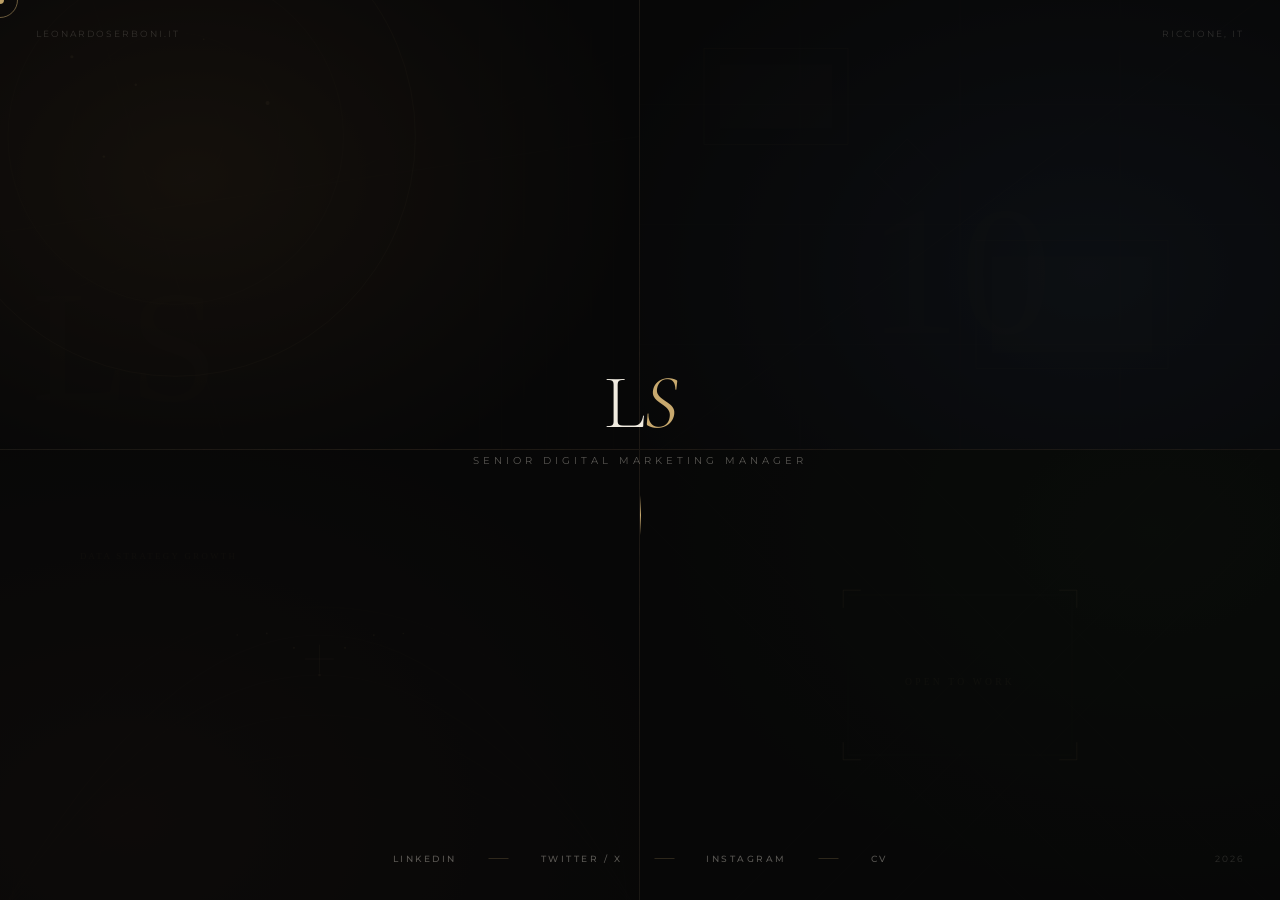
==== commit a814ed51: "Improve landing page: SEO, accessibility, links and year update - Add full SEO meta tags (descriptio" ====
--- a/index.html
+++ b/index.html
@@ -3,7 +3,17 @@
 <head>
 <meta charset="UTF-8">
 <meta name="viewport" content="width=device-width, initial-scale=1.0">
-<title>Leonardo Serboni</title>
+<title>Leonardo Serboni — Senior Digital Marketing Manager</title>
+<meta name="description" content="Senior Digital Marketing Manager con 10+ anni di esperienza in B2B SaaS, lead generation, marketing automation e SEO tecnica. Disponibile per ruoli senior.">
+<meta name="author" content="Leonardo Serboni">
+<meta property="og:title" content="Leonardo Serboni — Senior Digital Marketing Manager">
+<meta property="og:description" content="Senior Digital Marketing Manager con 10+ anni di esperienza in B2B SaaS, lead generation, marketing automation e SEO tecnica.">
+<meta property="og:type" content="website">
+<meta property="og:url" content="https://leonardoserboni.it">
+<meta name="twitter:card" content="summary">
+<meta name="twitter:title" content="Leonardo Serboni — Senior Digital Marketing Manager">
+<meta name="twitter:description" content="Senior Digital Marketing Manager con 10+ anni di esperienza in B2B SaaS.">
+<link rel="canonical" href="https://leonardoserboni.it">
 <link href="https://fonts.googleapis.com/css2?family=Cormorant+Garamond:ital,wght@0,300;0,400;1,300;1,400&family=Montserrat:wght@300;400;500&display=swap" rel="stylesheet">
 <style>
 *,*::before,*::after{box-sizing:border-box;margin:0;padding:0}
@@ -74,16 +84,18 @@
 </div>
 
 <div class="sb" id="sb">
-  <a href="https://linkedin.com/in/leonardoserboni" target="_blank" class="sl">LinkedIn</a>
+  <a href="https://linkedin.com/in/leonardoserboni" target="_blank" rel="noopener noreferrer" class="sl" aria-label="Profilo LinkedIn di Leonardo Serboni">LinkedIn</a>
   <span class="sep"></span>
-  <a href="https://twitter.com/leonardoserboni" target="_blank" class="sl">Twitter / X</a>
+  <a href="https://twitter.com/leonardoserboni" target="_blank" rel="noopener noreferrer" class="sl" aria-label="Profilo Twitter di Leonardo Serboni">Twitter / X</a>
   <span class="sep"></span>
-  <a href="https://instagram.com/leonardoserboni" target="_blank" class="sl">Instagram</a>
+  <a href="https://instagram.com/leonardoserboni" target="_blank" rel="noopener noreferrer" class="sl" aria-label="Profilo Instagram di Leonardo Serboni">Instagram</a>
+  <span class="sep"></span>
+  <a href="cv_leonardo_serboni.pdf" download class="sl" aria-label="Scarica il CV di Leonardo Serboni">CV</a>
 </div>
 
 <div class="corner ctl">leonardoserboni.it</div>
 <div class="corner ctr">Riccione, IT</div>
-<div class="corner cbr">2025</div>
+<div class="corner cbr">2026</div>
 
 <div class="stage">
 
@@ -123,6 +135,7 @@
       <div class="panel-tag">Identita</div>
       <h2 class="panel-heading">Marketing strategico<br>con radici nell'analisi.</h2>
       <p class="panel-text">Oltre 10 anni tra software house B2B, web agency e mercati internazionali. Trasformo dati in strategie e strategie in crescita misurabile.</p>
+      <a href="/work#about" class="panel-link" aria-label="Scopri di più su Leonardo Serboni">Chi sono</a>
     </div>
   </div>
 
@@ -155,7 +168,7 @@
       <div class="panel-tag">Portfolio</div>
       <h2 class="panel-heading">Progetti, strategie<br>e risultati concreti.</h2>
       <p class="panel-text">Salesforce Marketing Cloud, SEO tecnica, lead generation B2B, CRO. Un percorso costruito sul campo in contesti esigenti.</p>
-      <a href="/work" class="panel-link">Esplora il portfolio</a>
+      <a href="/work" class="panel-link" aria-label="Esplora il portfolio di Leonardo Serboni">Esplora il portfolio</a>
     </div>
   </div>
 
@@ -192,6 +205,7 @@
       <div class="panel-tag">Approccio</div>
       <h2 class="panel-heading">Dati, visione<br>e pensiero consulenziale.</h2>
       <p class="panel-text">Il marketing migliore nasce dall'incrocio tra rigore analitico e capacita di leggere le persone. Lavoro per obiettivi, non per attivita.</p>
+      <a href="/work#stack" class="panel-link" aria-label="Scopri lo stack e l'approccio di Leonardo Serboni">Il mio stack</a>
     </div>
   </div>
 
@@ -230,7 +244,7 @@
       <div class="panel-tag">Contatti</div>
       <h2 class="panel-heading">Parliamo di<br>opportunita reali.</h2>
       <p class="panel-text">Disponibile per ruoli senior in B2B SaaS, agency e marketing enterprise. Rispondo sempre entro 24 ore.</p>
-      <a href="mailto:leonardoserboni@gmail.com" class="panel-link">Scrivi una mail</a>
+      <a href="mailto:leonardoserboni@gmail.com" class="panel-link" aria-label="Invia una mail a Leonardo Serboni">Scrivi una mail</a>
     </div>
   </div>
 
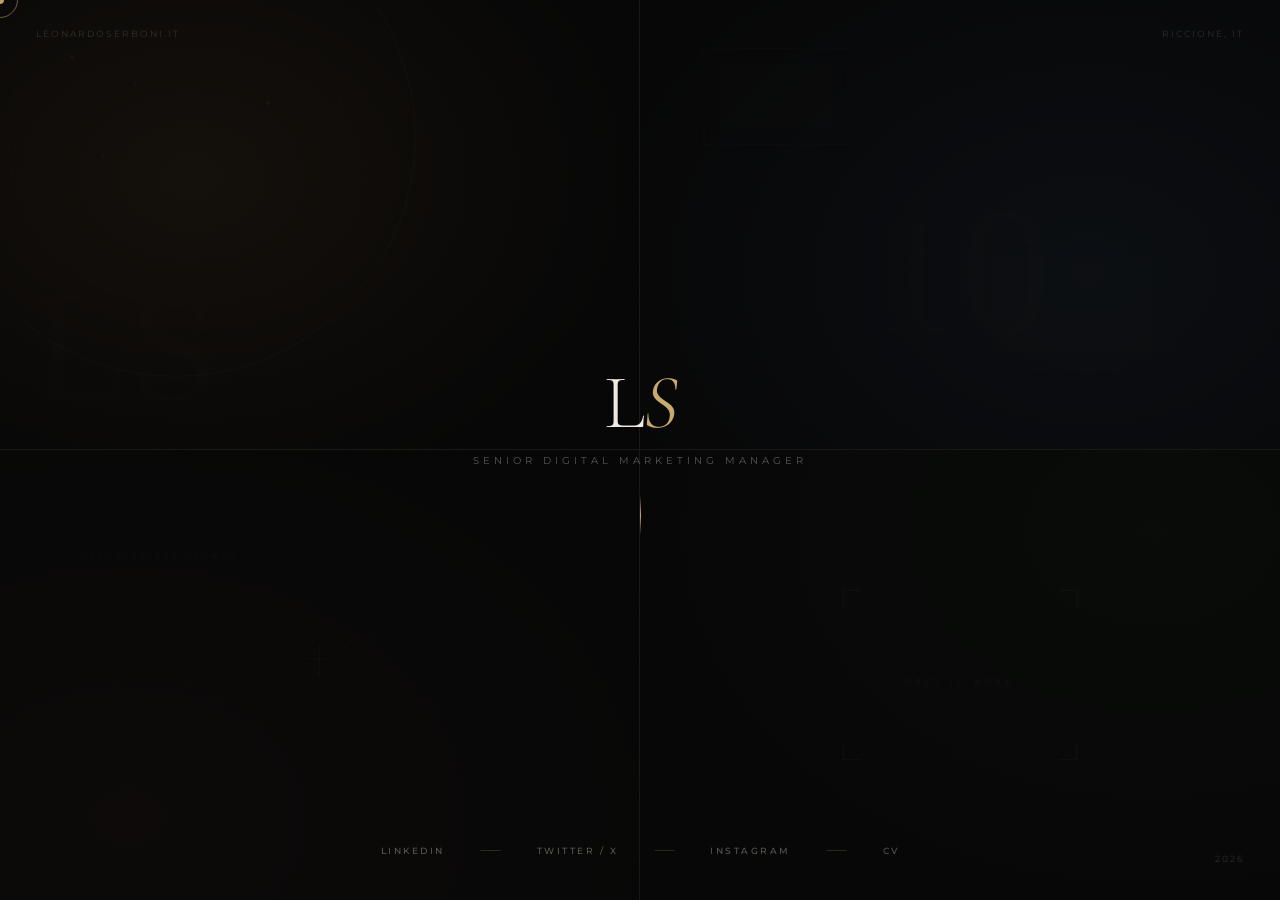
==== commit c44d20f1: "Center panel hover text and fix social link flicker - Center .panel-content text (justify-content/al" ====
--- a/index.html
+++ b/index.html
@@ -31,7 +31,7 @@
 .panel:hover svg{transform:scale(1.06)}
 .panel-overlay{position:absolute;inset:0;background:rgba(8,8,8,.74);transition:background .65s;z-index:1}
 .panel:hover .panel-overlay{background:rgba(8,8,8,.15)}
-.panel-content{position:absolute;inset:0;z-index:2;display:flex;flex-direction:column;justify-content:flex-end;padding:40px;opacity:0;transform:translateY(16px);transition:opacity .55s ease .06s,transform .55s ease .06s}
+.panel-content{position:absolute;inset:0;z-index:2;display:flex;flex-direction:column;justify-content:center;align-items:center;text-align:center;padding:40px;opacity:0;transform:translateY(16px);transition:opacity .55s ease .06s,transform .55s ease .06s}
 .panel:hover .panel-content{opacity:1;transform:translateY(0)}
 .panel-tag{font-size:9px;font-weight:500;letter-spacing:3px;text-transform:uppercase;color:var(--gold);margin-bottom:10px}
 .panel-heading{font-family:'Cormorant Garamond',serif;font-size:clamp(22px,2.5vw,36px);font-weight:300;color:var(--fg);line-height:1.2;margin-bottom:14px}
@@ -52,8 +52,8 @@
 /* social bar */
 .sb{position:fixed;bottom:36px;left:50%;transform:translateX(-50%);z-index:10;display:flex;align-items:center;gap:32px;transition:opacity .35s,transform .35s;animation:fi 1.8s ease .9s both}
 .sb.hidden{opacity:0;transform:translateX(-50%) translateY(8px)}
-.sl{font-size:9px;font-weight:500;letter-spacing:2.5px;text-transform:uppercase;color:var(--muted);text-decoration:none;transition:color .25s,letter-spacing .25s;cursor:none}
-.sl:hover{color:var(--gold);letter-spacing:3.5px}
+.sl{font-size:9px;font-weight:500;letter-spacing:2.5px;text-transform:uppercase;color:var(--muted);text-decoration:none;transition:color .25s;cursor:none;padding:8px 4px}
+.sl:hover{color:var(--gold)}
 .sep{width:20px;height:1px;background:rgba(200,169,110,.2)}
 /* corners */
 .corner{position:fixed;z-index:10;font-size:9px;font-weight:400;letter-spacing:2px;text-transform:uppercase;color:rgba(240,235,224,.16);pointer-events:none;animation:fi 1.8s ease 1.1s both}
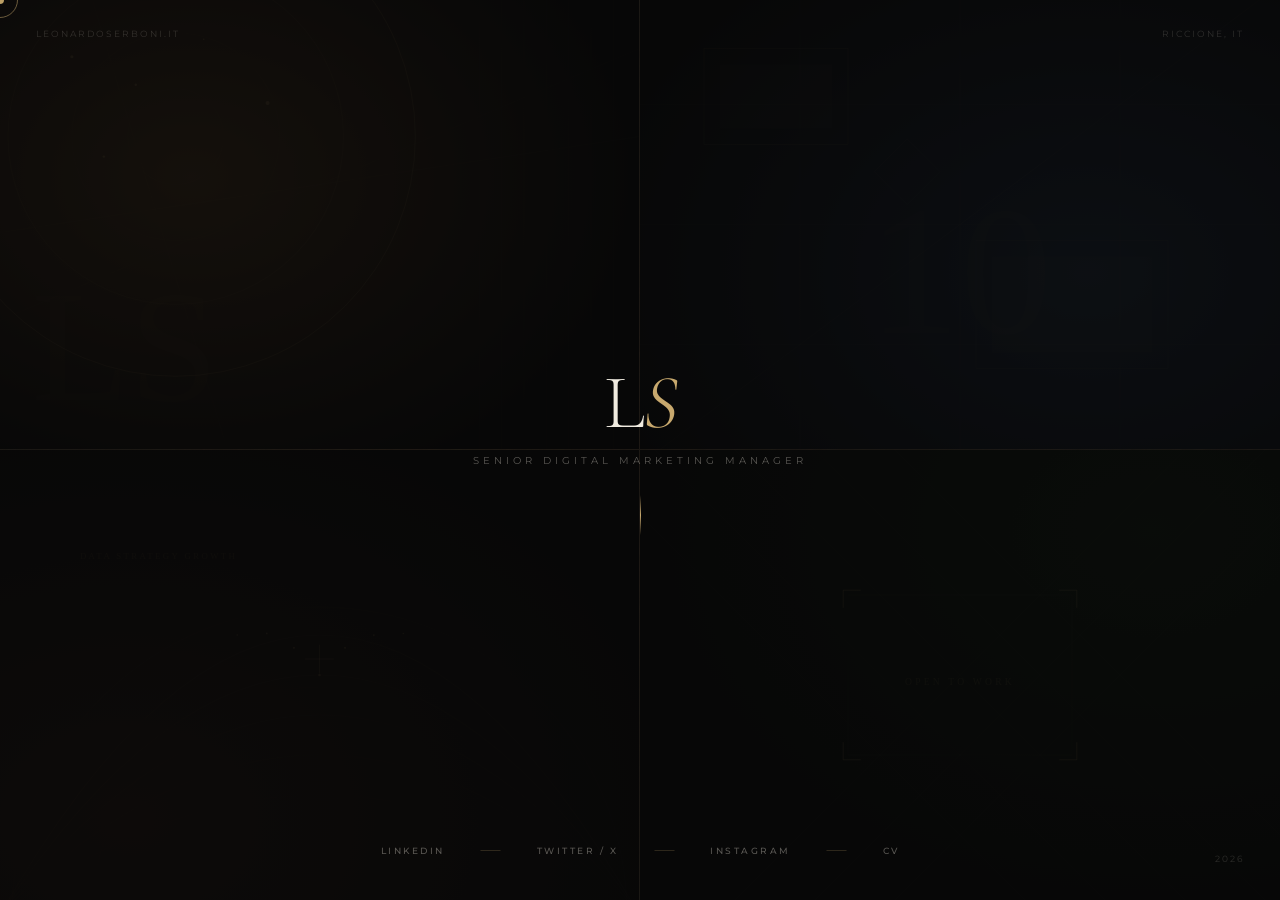
==== commit 92b93d69: "Add SVG favicon and fix CTA arrow rendering - Add favicon.svg with brand monogram (dark bg + gold LS" ====
--- a/index.html
+++ b/index.html
@@ -14,6 +14,7 @@
 <meta name="twitter:title" content="Leonardo Serboni — Senior Digital Marketing Manager">
 <meta name="twitter:description" content="Senior Digital Marketing Manager con 10+ anni di esperienza in B2B SaaS.">
 <link rel="canonical" href="https://leonardoserboni.it">
+<link rel="icon" type="image/svg+xml" href="/favicon.svg">
 <link href="https://fonts.googleapis.com/css2?family=Cormorant+Garamond:ital,wght@0,300;0,400;1,300;1,400&family=Montserrat:wght@300;400;500&display=swap" rel="stylesheet">
 <style>
 *,*::before,*::after{box-sizing:border-box;margin:0;padding:0}
@@ -38,7 +39,7 @@
 .panel-text{font-size:12px;font-weight:300;color:rgba(240,235,224,.7);line-height:1.75;max-width:300px}
 .panel-link{display:inline-flex;align-items:center;gap:8px;margin-top:20px;font-size:10px;font-weight:500;letter-spacing:2.5px;text-transform:uppercase;color:var(--gold);text-decoration:none;transition:gap .25s}
 .panel-link:hover{gap:16px}
-.panel-link::after{content:'&#x2192;';font-size:13px}
+.panel-link::after{content:'\2192';font-size:13px}
 .panel:nth-child(1){border-right:1px solid rgba(200,169,110,.08);border-bottom:1px solid rgba(200,169,110,.08)}
 .panel:nth-child(2){border-bottom:1px solid rgba(200,169,110,.08)}
 .panel:nth-child(3){border-right:1px solid rgba(200,169,110,.08)}
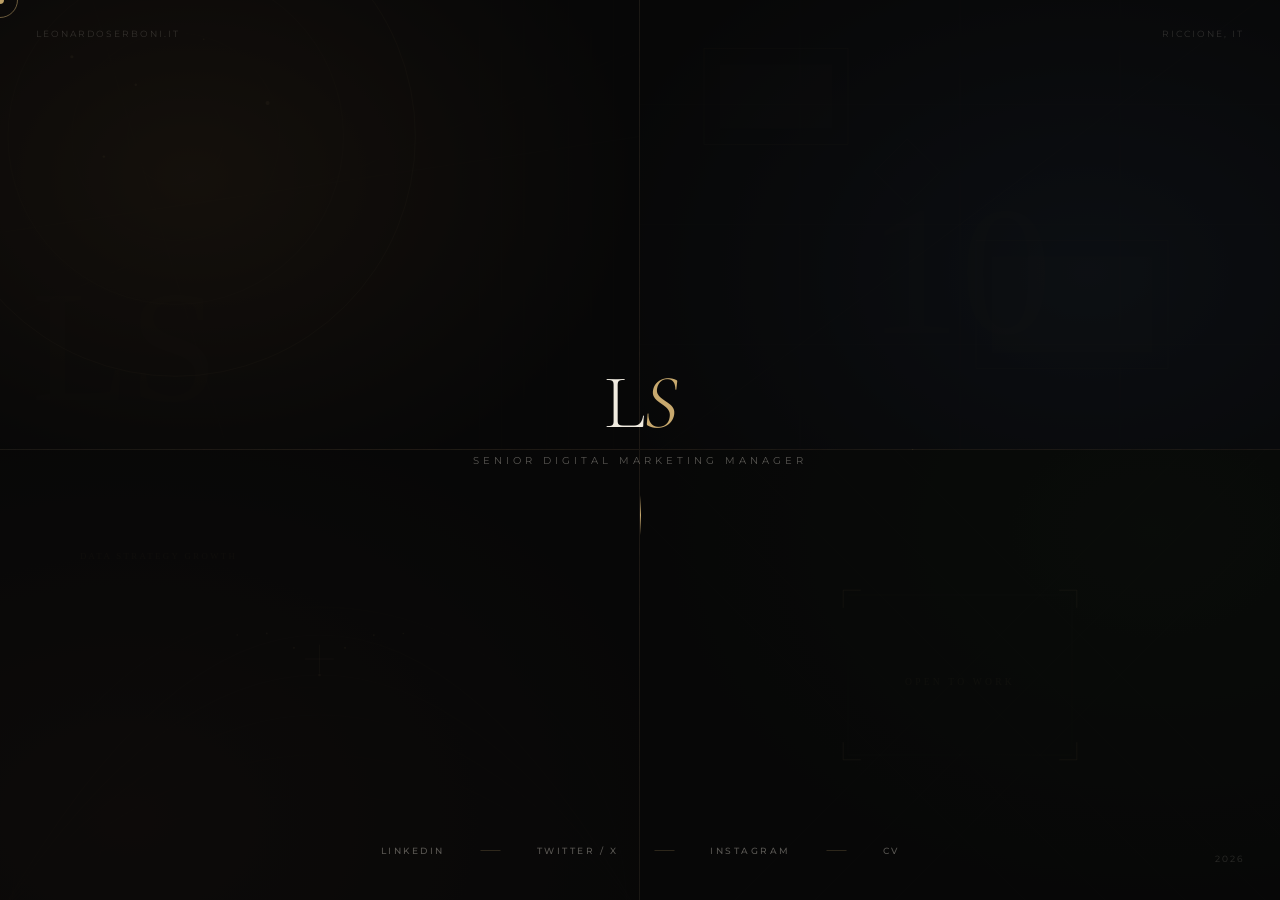
==== commit 3f9f3d35: "copy: remove all em dashes across the site Replaced 21 Unicode — characters with standard punctuatio" ====
--- a/index.html
+++ b/index.html
@@ -3,15 +3,15 @@
 <head>
 <meta charset="UTF-8">
 <meta name="viewport" content="width=device-width, initial-scale=1.0">
-<title>Leonardo Serboni — Senior Digital Marketing Manager</title>
+<title>Leonardo Serboni, Senior Digital Marketing Manager</title>
 <meta name="description" content="Senior Digital Marketing Manager con 10+ anni di esperienza in B2B SaaS, lead generation, marketing automation e SEO tecnica. Disponibile per ruoli senior.">
 <meta name="author" content="Leonardo Serboni">
-<meta property="og:title" content="Leonardo Serboni — Senior Digital Marketing Manager">
+<meta property="og:title" content="Leonardo Serboni, Senior Digital Marketing Manager">
 <meta property="og:description" content="Senior Digital Marketing Manager con 10+ anni di esperienza in B2B SaaS, lead generation, marketing automation e SEO tecnica.">
 <meta property="og:type" content="website">
 <meta property="og:url" content="https://leonardoserboni.it">
 <meta name="twitter:card" content="summary">
-<meta name="twitter:title" content="Leonardo Serboni — Senior Digital Marketing Manager">
+<meta name="twitter:title" content="Leonardo Serboni, Senior Digital Marketing Manager">
 <meta name="twitter:description" content="Senior Digital Marketing Manager con 10+ anni di esperienza in B2B SaaS.">
 <link rel="canonical" href="https://leonardoserboni.it">
 <link rel="icon" type="image/svg+xml" href="/favicon.svg">
